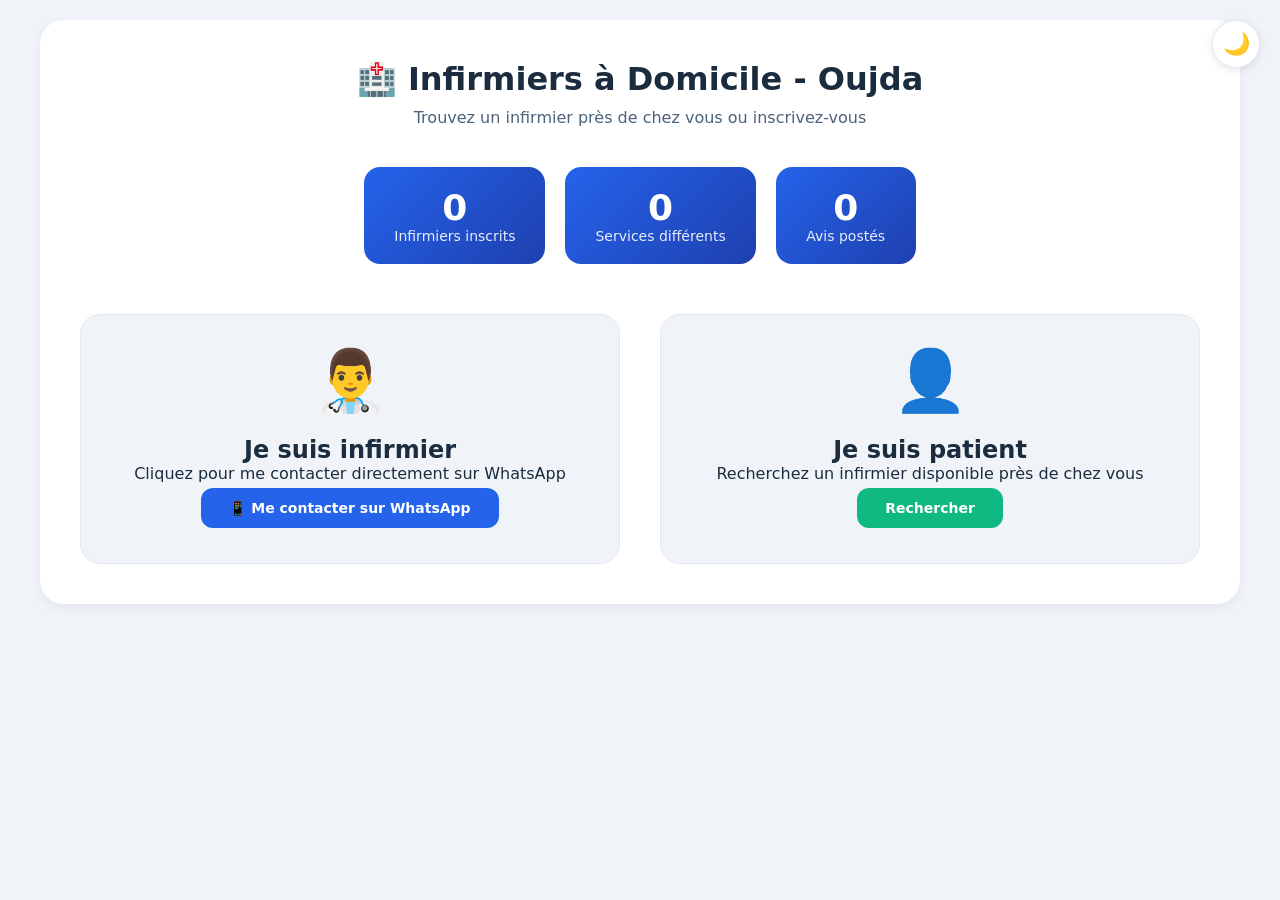
==== index.html @ 52de358a "Update index.html" ====
<!DOCTYPE html>
<html lang="fr">
<head>
    <meta charset="UTF-8">
    <meta name="viewport" content="width=device-width, initial-scale=1.0">
    <title>Infirmiers à Domicile - Oujda</title>
    <link rel="stylesheet" href="style.css">
</head>
<body>
    <button id="themeToggle" class="theme-btn">🌙</button>
    
    <div class="container">
        <h1>🏥 Infirmiers à Domicile - Oujda</h1>
        <p class="subtitle">Trouvez un infirmier près de chez vous ou inscrivez-vous</p>

        <div class="stats-container" id="statsContainer">
            <div class="stat-card">
                <div class="stat-number" id="statInfirmiers">0</div>
                <div class="stat-label">Infirmiers inscrits</div>
            </div>
            <div class="stat-card">
                <div class="stat-number" id="statServices">0</div>
                <div class="stat-label">Services différents</div>
            </div>
            <div class="stat-card">
                <div class="stat-number" id="statAvis">0</div>
                <div class="stat-label">Avis postés</div>
            </div>
        </div>

        <div class="choice-cards">
            <div class="card">
                <div class="card-icon">👨‍⚕️</div>
                <h2>Je suis infirmier</h2>
                <p>Cliquez pour me contacter directement sur WhatsApp</p>
                <a href="https://wa.me/212755020097?text=Bonjour%2C%20je%20suis%20infirmier%20et%20je%20souhaite%20m%27inscrire%20sur%20votre%20plateforme" 
                   target="_blank" 
                   class="btn btn-primary">
                   📱 Me contacter sur WhatsApp
                </a>
            </div>

            <div class="card">
                <div class="card-icon">👤</div>
                <h2>Je suis patient</h2>
                <p>Recherchez un infirmier disponible près de chez vous</p>
                <a href="recherche.html" class="btn btn-secondary">Rechercher</a>
            </div>
        </div>
    </div>

    <div id="notification" class="notification"></div>

    <script src="script.js"></script>
</body>
</html>
---- style.css ----
* {
    margin: 0;
    padding: 0;
    box-sizing: border-box;
}

:root {
    --bg-primary: #f0f4f8;
    --bg-secondary: #ffffff;
    --text-primary: #1a2c3e;
    --text-secondary: #4a627a;
    --border-color: #e2e8f0;
    --primary: #2563eb;
    --secondary: #10b981;
    --danger: #ef4444;
    --warning: #f59e0b;
    --whatsapp: #25D366;
}

body.dark {
    --bg-primary: #0f172a;
    --bg-secondary: #1e293b;
    --text-primary: #f1f5f9;
    --text-secondary: #cbd5e1;
    --border-color: #334155;
}

body {
    font-family: 'Segoe UI', system-ui, sans-serif;
    background: var(--bg-primary);
    color: var(--text-primary);
    padding: 20px;
    transition: all 0.3s;
}

.container {
    max-width: 1200px;
    margin: 0 auto;
    background: var(--bg-secondary);
    border-radius: 24px;
    padding: 40px;
    box-shadow: 0 4px 12px rgba(0,0,0,0.05);
}

.theme-btn {
    position: fixed;
    top: 20px;
    right: 20px;
    background: var(--bg-secondary);
    border: 1px solid var(--border-color);
    border-radius: 50%;
    width: 48px;
    height: 48px;
    font-size: 22px;
    cursor: pointer;
    z-index: 1000;
    box-shadow: 0 2px 8px rgba(0,0,0,0.1);
}

h1 {
    text-align: center;
    font-size: 2rem;
    margin-bottom: 10px;
    color: var(--text-primary);
}

.subtitle {
    text-align: center;
    color: var(--text-secondary);
    margin-bottom: 40px;
}

.stats-container {
    display: flex;
    gap: 20px;
    justify-content: center;
    margin-bottom: 50px;
    flex-wrap: wrap;
}

.stat-card {
    background: linear-gradient(135deg, var(--primary), #1e40af);
    color: white;
    padding: 20px 30px;
    border-radius: 16px;
    text-align: center;
    min-width: 140px;
}

.stat-number {
    font-size: 36px;
    font-weight: bold;
}

.stat-label {
    font-size: 14px;
    opacity: 0.9;
}

.choice-cards {
    display: flex;
    gap: 40px;
    justify-content: center;
    flex-wrap: wrap;
}

.card {
    flex: 1;
    min-width: 250px;
    background: var(--bg-primary);
    border-radius: 20px;
    padding: 30px;
    text-align: center;
    border: 1px solid var(--border-color);
    transition: transform 0.3s;
}

.card:hover {
    transform: translateY(-5px);
}

.card-icon {
    font-size: 60px;
    margin-bottom: 20px;
}

.btn {
    display: inline-block;
    padding: 12px 28px;
    border: none;
    border-radius: 12px;
    font-size: 14px;
    font-weight: 600;
    cursor: pointer;
    text-decoration: none;
    transition: all 0.3s;
    margin: 5px;
}

.btn-primary { background: var(--primary); color: white; }
.btn-secondary { background: var(--secondary); color: white; }
.btn-danger { background: var(--danger); color: white; }
.btn-small { padding: 6px 14px; font-size: 12px; }

.btn:hover { opacity: 0.85; transform: translateY(-2px); }

.back-link {
    display: inline-block;
    margin-bottom: 20px;
    color: var(--primary);
    text-decoration: none;
}

.form-group {
    margin-bottom: 20px;
}

.form-group label {
    display: block;
    margin-bottom: 8px;
    font-weight: 600;
}

.form-group input, 
.form-group select {
    width: 100%;
    padding: 12px;
    border: 1px solid var(--border-color);
    border-radius: 12px;
    background: var(--bg-primary);
    color: var(--text-primary);
}

.checkbox-group {
    display: grid;
    grid-template-columns: repeat(auto-fill, minmax(150px, 1fr));
    gap: 10px;
    background: var(--bg-primary);
    padding: 15px;
    border-radius: 12px;
}

.filters-grid {
    display: grid;
    grid-template-columns: repeat(auto-fit, minmax(200px, 1fr));
    gap: 20px;
    margin-bottom: 20px;
    background: var(--bg-primary);
    padding: 20px;
    border-radius: 16px;
}

.search-actions {
    display: flex;
    gap: 10px;
    justify-content: center;
    margin-top: 20px;
}

.infirmiers-list {
    display: grid;
    grid-template-columns: repeat(auto-fill, minmax(350px, 1fr));
    gap: 25px;
    margin-top: 25px;
}

.infirmier-card {
    background: var(--bg-primary);
    border-radius: 16px;
    padding: 20px;
    border: 1px solid var(--border-color);
    transition: all 0.3s;
}

.infirmier-card:hover {
    transform: translateY(-3px);
    box-shadow: 0 8px 20px rgba(0,0,0,0.1);
}

.service-badge {
    display: inline-block;
    background: var(--primary);
    color: white;
    padding: 4px 10px;
    border-radius: 20px;
    font-size: 11px;
    margin: 3px;
}

.contact-btn, .whatsapp-btn {
    display: inline-block;
    margin-top: 10px;
    margin-right: 10px;
    padding: 8px 16px;
    border-radius: 30px;
    text-decoration: none;
    font-size: 13px;
}

.contact-btn { background: var(--secondary); color: white; }
.whatsapp-btn { background: var(--whatsapp); color: white; }

.notification {
    position: fixed;
    top: 20px;
    right: 20px;
    background: var(--bg-secondary);
    border-left: 4px solid var(--primary);
    border-radius: 12px;
    padding: 14px 20px;
    box-shadow: 0 10px 30px rgba(0,0,0,0.2);
    display: none;
    z-index: 2000;
    max-width: 350px;
    animation: slideIn 0.3s ease;
}

@keyframes slideIn {
    from { transform: translateX(100%); opacity: 0; }
    to { transform: translateX(0); opacity: 1; }
}

.notification.success { border-left-color: var(--secondary); }
.notification.error { border-left-color: var(--danger); }
.notification.warning { border-left-color: var(--warning); }

.admin-tabs {
    display: flex;
    gap: 10px;
    margin-bottom: 30px;
    border-bottom: 2px solid var(--border-color);
}

.tab-btn {
    padding: 10px 20px;
    background: none;
    border: none;
    cursor: pointer;
    font-size: 15px;
    font-weight: 600;
    color: var(--text-secondary);
}

.tab-btn.active {
    color: var(--primary);
    border-bottom: 2px solid var(--primary);
}

.tab-content { display: none; }
.tab-content.active { display: block; }

.aucun-resultat {
    text-align: center;
    padding: 60px;
    color: var(--text-muted);
}

@media (max-width: 768px) {
    .container { padding: 20px; }
    .infirmiers-list { grid-template-columns: 1fr; }
    .notification { left: 20px; right: 20px; max-width: none; }
}
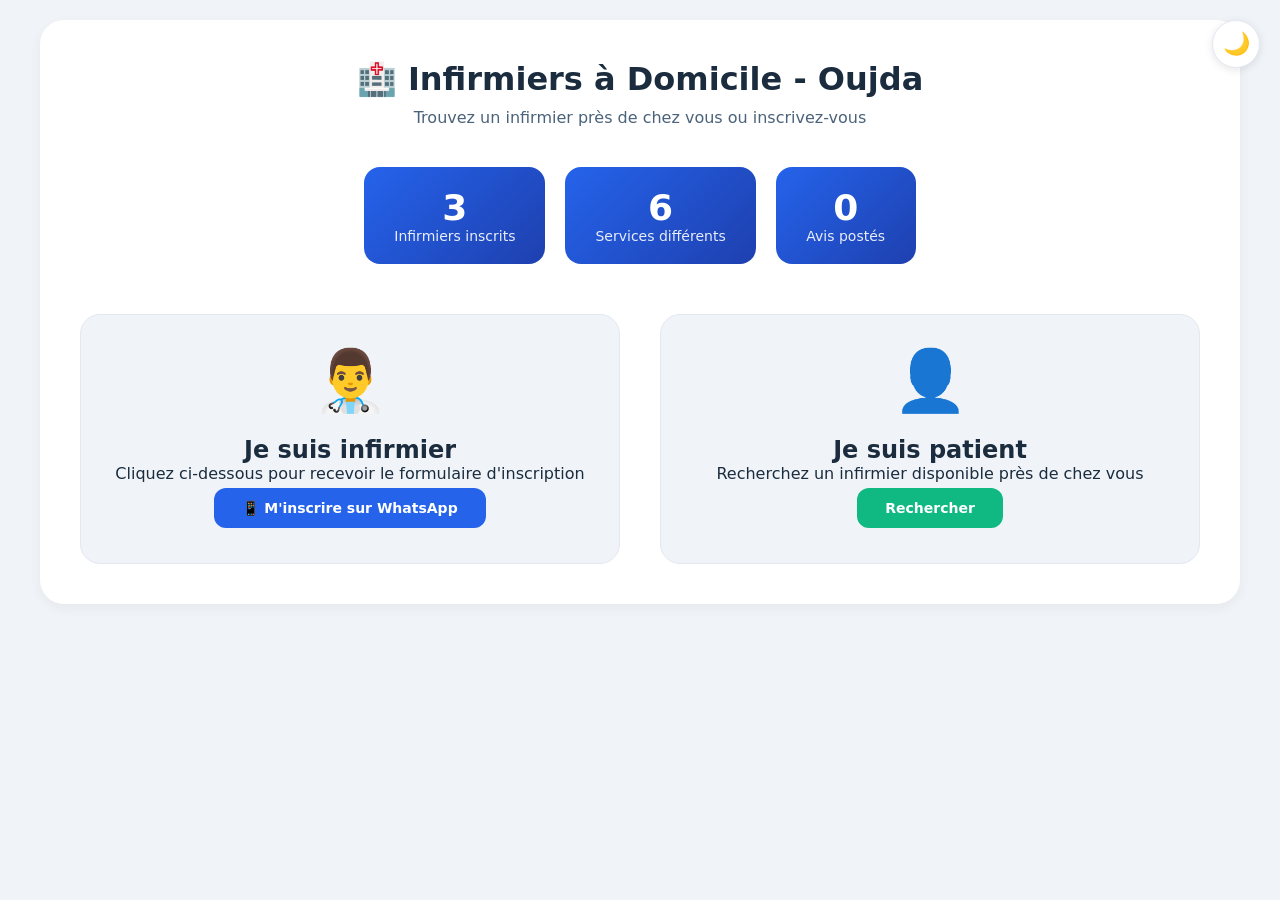
==== commit f9bccce5: "Update index.html" ====
--- a/index.html
+++ b/index.html
@@ -32,11 +32,11 @@
             <div class="card">
                 <div class="card-icon">👨‍⚕️</div>
                 <h2>Je suis infirmier</h2>
-                <p>Cliquez pour me contacter directement sur WhatsApp</p>
-                <a href="https://wa.me/212755020097?text=Bonjour%2C%20je%20suis%20infirmier%20et%20je%20souhaite%20m%27inscrire%20sur%20votre%20plateforme" 
+                <p>Cliquez ci-dessous pour recevoir le formulaire d'inscription</p>
+                <a href="https://wa.me/212755020097?text=Bonjour%2C%20je%20souhaite%20m%27inscrire%20comme%20infirmier%20sur%20votre%20plateforme.%20Voici%20le%20lien%20du%20formulaire%20%C3%A0%20remplir%20%3A%0A%0Ahttps%3A%2F%2Fdocs.google.com%2Fforms%2Fd%2Fe%2F1FAIpQLSeWGsNO0K7sWxrHEp2HF_uYlaKrSaus4W_skM9jJxkQFtStuw%2Fviewform" 
                    target="_blank" 
                    class="btn btn-primary">
-                   📱 Me contacter sur WhatsApp
+                   📱 M'inscrire sur WhatsApp
                 </a>
             </div>
 
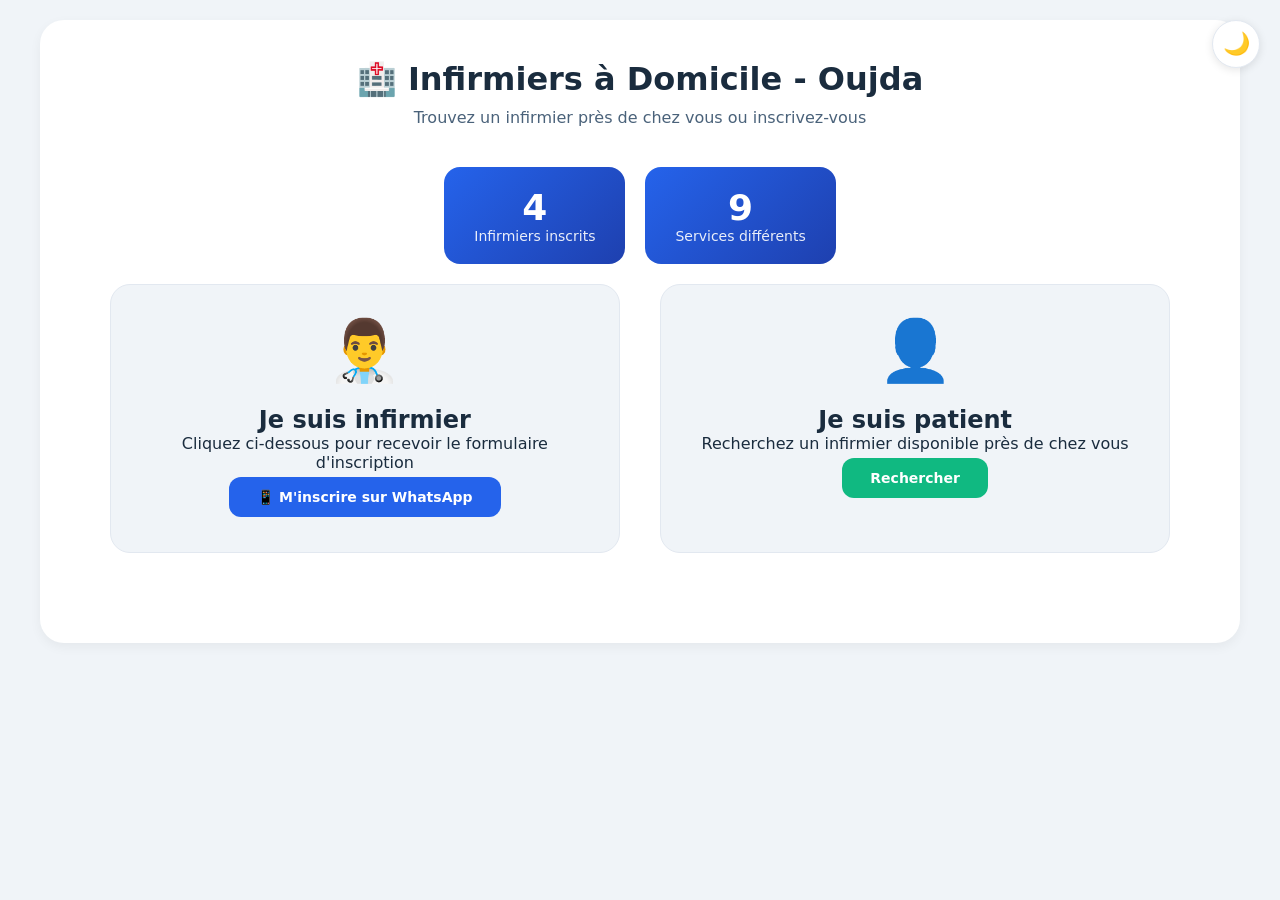
==== commit 7002cdbc: "Update index.html" ====
--- a/index.html
+++ b/index.html
@@ -22,11 +22,6 @@
                 <div class="stat-number" id="statServices">0</div>
                 <div class="stat-label">Services différents</div>
             </div>
-            <div class="stat-card">
-                <div class="stat-number" id="statAvis">0</div>
-                <div class="stat-label">Avis postés</div>
-            </div>
-        </div>
 
         <div class="choice-cards">
             <div class="card">
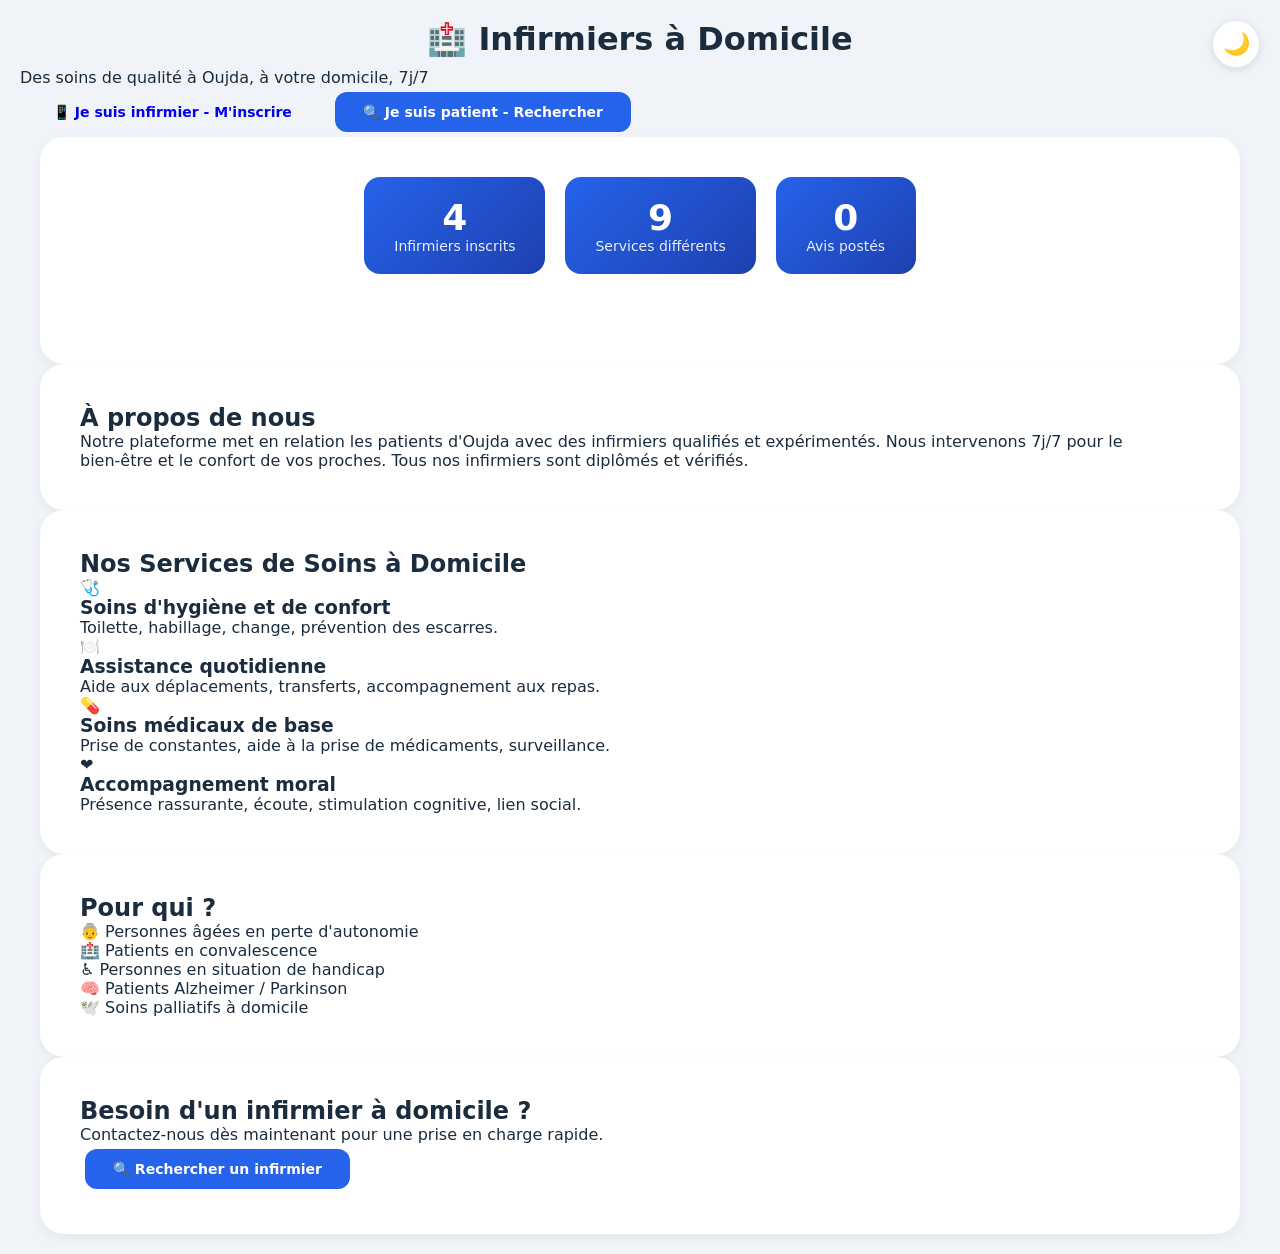
==== commit aeeb763b: "Update index.html" ====
--- a/index.html
+++ b/index.html
@@ -9,40 +9,104 @@
 <body>
     <button id="themeToggle" class="theme-btn">🌙</button>
     
-    <div class="container">
-        <h1>🏥 Infirmiers à Domicile - Oujda</h1>
-        <p class="subtitle">Trouvez un infirmier près de chez vous ou inscrivez-vous</p>
-
-        <div class="stats-container" id="statsContainer">
-            <div class="stat-card">
-                <div class="stat-number" id="statInfirmiers">0</div>
-                <div class="stat-label">Infirmiers inscrits</div>
-            </div>
-            <div class="stat-card">
-                <div class="stat-number" id="statServices">0</div>
-                <div class="stat-label">Services différents</div>
-            </div>
-
-        <div class="choice-cards">
-            <div class="card">
-                <div class="card-icon">👨‍⚕️</div>
-                <h2>Je suis infirmier</h2>
-                <p>Cliquez ci-dessous pour recevoir le formulaire d'inscription</p>
+    <!-- Section Héro (grande image d'accueil) -->
+    <section class="hero">
+        <div class="hero-overlay"></div>
+        <div class="hero-content">
+            <h1>🏥 Infirmiers à Domicile</h1>
+            <p class="hero-subtitle">Des soins de qualité à Oujda, à votre domicile, 7j/7</p>
+            <div class="hero-buttons">
                 <a href="https://wa.me/212755020097?text=Bonjour%2C%20je%20souhaite%20m%27inscrire%20comme%20infirmier%20sur%20votre%20plateforme.%20Voici%20le%20lien%20du%20formulaire%20%C3%A0%20remplir%20%3A%0A%0Ahttps%3A%2F%2Fdocs.google.com%2Fforms%2Fd%2Fe%2F1FAIpQLSeWGsNO0K7sWxrHEp2HF_uYlaKrSaus4W_skM9jJxkQFtStuw%2Fviewform" 
                    target="_blank" 
-                   class="btn btn-primary">
-                   📱 M'inscrire sur WhatsApp
+                   class="btn btn-whatsapp">
+                   📱 Je suis infirmier - M'inscrire
+                </a>
+                <a href="recherche.html" class="btn btn-primary">
+                   🔍 Je suis patient - Rechercher
                 </a>
             </div>
+        </div>
+    </section>
 
-            <div class="card">
-                <div class="card-icon">👤</div>
-                <h2>Je suis patient</h2>
-                <p>Recherchez un infirmier disponible près de chez vous</p>
-                <a href="recherche.html" class="btn btn-secondary">Rechercher</a>
+    <!-- Section Statistiques -->
+    <section class="stats-section">
+        <div class="container">
+            <div class="stats-container" id="statsContainer">
+                <div class="stat-card">
+                    <div class="stat-number" id="statInfirmiers">0</div>
+                    <div class="stat-label">Infirmiers inscrits</div>
+                </div>
+                <div class="stat-card">
+                    <div class="stat-number" id="statServices">0</div>
+                    <div class="stat-label">Services différents</div>
+                </div>
+                <div class="stat-card">
+                    <div class="stat-number" id="statAvis">0</div>
+                    <div class="stat-label">Avis postés</div>
+                </div>
             </div>
         </div>
-    </div>
+    </section>
+
+    <!-- Section À propos -->
+    <section class="about">
+        <div class="container">
+            <h2>À propos de nous</h2>
+            <p>Notre plateforme met en relation les patients d'Oujda avec des infirmiers qualifiés et expérimentés. Nous intervenons 7j/7 pour le bien-être et le confort de vos proches. Tous nos infirmiers sont diplômés et vérifiés.</p>
+        </div>
+    </section>
+
+    <!-- Section Services (inspirée de LIKOUM) -->
+    <section class="services">
+        <div class="container">
+            <h2>Nos Services de Soins à Domicile</h2>
+            <div class="services-grid">
+                <div class="service-card">
+                    <div class="service-icon">🩺</div>
+                    <h3>Soins d'hygiène et de confort</h3>
+                    <p>Toilette, habillage, change, prévention des escarres.</p>
+                </div>
+                <div class="service-card">
+                    <div class="service-icon">🍽️</div>
+                    <h3>Assistance quotidienne</h3>
+                    <p>Aide aux déplacements, transferts, accompagnement aux repas.</p>
+                </div>
+                <div class="service-card">
+                    <div class="service-icon">💊</div>
+                    <h3>Soins médicaux de base</h3>
+                    <p>Prise de constantes, aide à la prise de médicaments, surveillance.</p>
+                </div>
+                <div class="service-card">
+                    <div class="service-icon">❤️</div>
+                    <h3>Accompagnement moral</h3>
+                    <p>Présence rassurante, écoute, stimulation cognitive, lien social.</p>
+                </div>
+            </div>
+        </div>
+    </section>
+
+    <!-- Section Pour qui ? -->
+    <section class="audience">
+        <div class="container">
+            <h2>Pour qui ?</h2>
+            <div class="audience-grid">
+                <div class="audience-item">👵 Personnes âgées en perte d'autonomie</div>
+                <div class="audience-item">🏥 Patients en convalescence</div>
+                <div class="audience-item">♿ Personnes en situation de handicap</div>
+                <div class="audience-item">🧠 Patients Alzheimer / Parkinson</div>
+                <div class="audience-item">🕊️ Soins palliatifs à domicile</div>
+            </div>
+        </div>
+    </section>
+
+    <!-- Section Contact -->
+    <section class="contact">
+        <div class="container">
+            <h2>Besoin d'un infirmier à domicile ?</h2>
+            <p>Contactez-nous dès maintenant pour une prise en charge rapide.</p>
+            <a href="recherche.html" class="btn btn-primary btn-large">🔍 Rechercher un infirmier</a>
+        </div>
+    </section>
 
     <div id="notification" class="notification"></div>
 
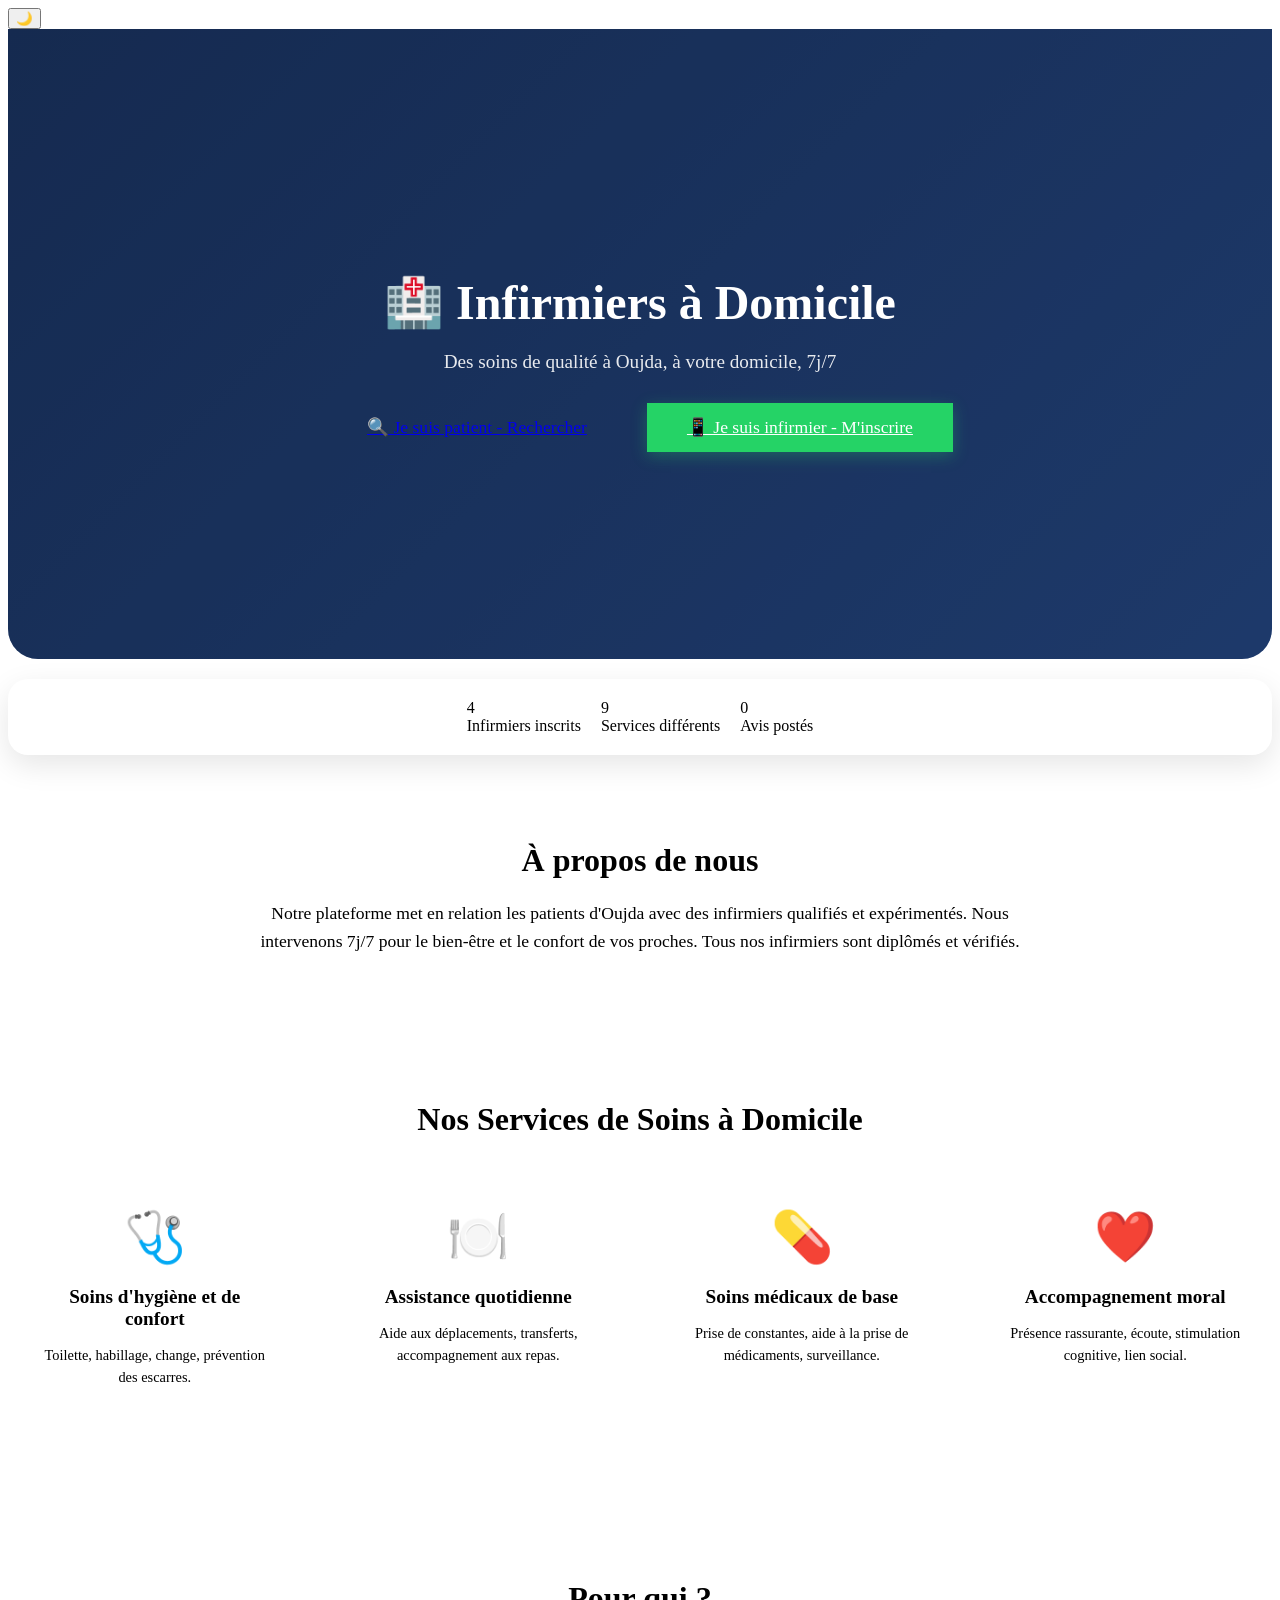
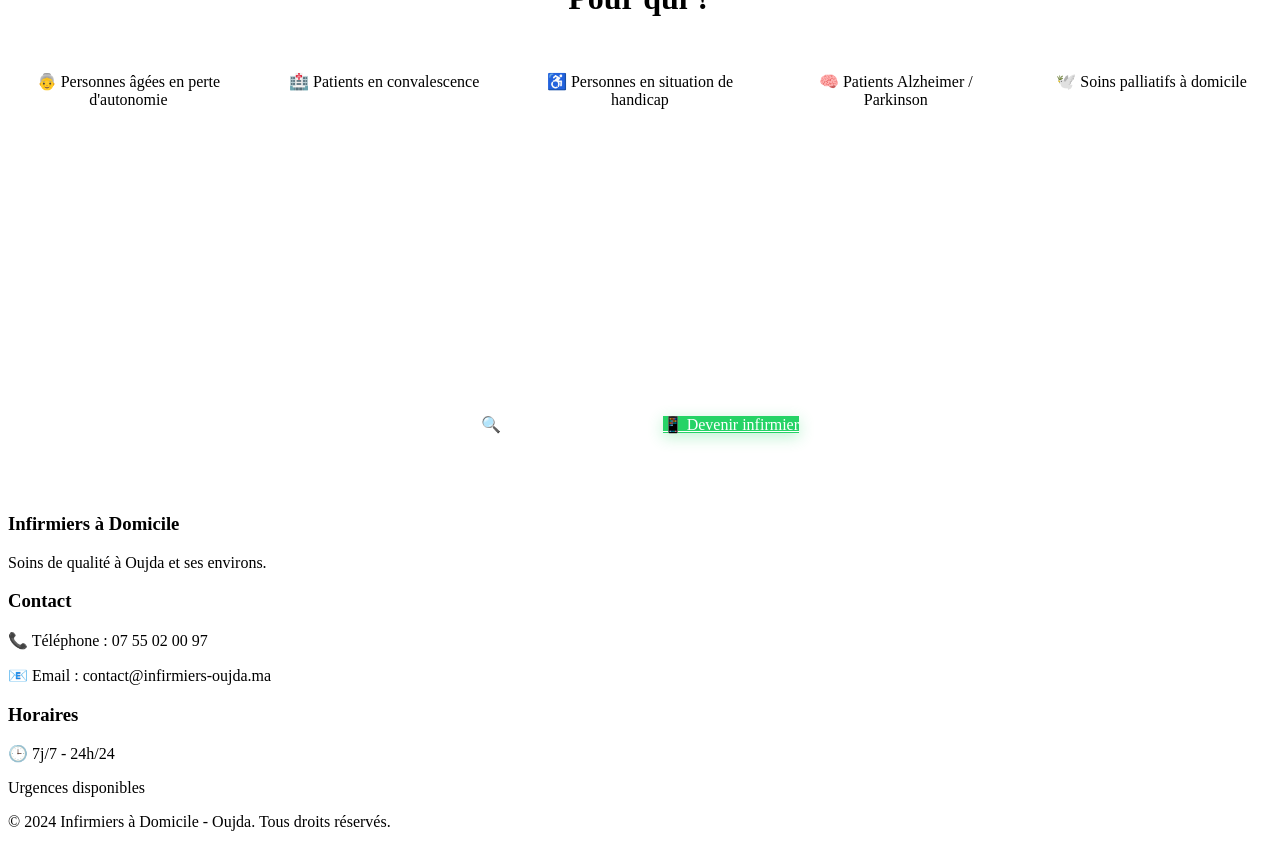
==== commit b1b12c36: "Update index.html" ====
--- a/index.html
+++ b/index.html
@@ -9,20 +9,20 @@
 <body>
     <button id="themeToggle" class="theme-btn">🌙</button>
     
-    <!-- Section Héro (grande image d'accueil) -->
+    <!-- Section Héro avec image de fond -->
     <section class="hero">
         <div class="hero-overlay"></div>
         <div class="hero-content">
             <h1>🏥 Infirmiers à Domicile</h1>
             <p class="hero-subtitle">Des soins de qualité à Oujda, à votre domicile, 7j/7</p>
             <div class="hero-buttons">
+                <a href="recherche.html" class="btn btn-primary btn-large">
+                    🔍 Je suis patient - Rechercher
+                </a>
                 <a href="https://wa.me/212755020097?text=Bonjour%2C%20je%20souhaite%20m%27inscrire%20comme%20infirmier%20sur%20votre%20plateforme.%20Voici%20le%20lien%20du%20formulaire%20%C3%A0%20remplir%20%3A%0A%0Ahttps%3A%2F%2Fdocs.google.com%2Fforms%2Fd%2Fe%2F1FAIpQLSeWGsNO0K7sWxrHEp2HF_uYlaKrSaus4W_skM9jJxkQFtStuw%2Fviewform" 
                    target="_blank" 
-                   class="btn btn-whatsapp">
+                   class="btn btn-whatsapp btn-large">
                    📱 Je suis infirmier - M'inscrire
-                </a>
-                <a href="recherche.html" class="btn btn-primary">
-                   🔍 Je suis patient - Rechercher
                 </a>
             </div>
         </div>
@@ -56,7 +56,7 @@
         </div>
     </section>
 
-    <!-- Section Services (inspirée de LIKOUM) -->
+    <!-- Section Services -->
     <section class="services">
         <div class="container">
             <h2>Nos Services de Soins à Domicile</h2>
@@ -85,7 +85,7 @@
         </div>
     </section>
 
-    <!-- Section Pour qui ? -->
+    <!-- Section Pour qui -->
     <section class="audience">
         <div class="container">
             <h2>Pour qui ?</h2>
@@ -104,9 +104,41 @@
         <div class="container">
             <h2>Besoin d'un infirmier à domicile ?</h2>
             <p>Contactez-nous dès maintenant pour une prise en charge rapide.</p>
-            <a href="recherche.html" class="btn btn-primary btn-large">🔍 Rechercher un infirmier</a>
+            <div class="contact-buttons">
+                <a href="recherche.html" class="btn btn-primary">🔍 Rechercher un infirmier</a>
+                <a href="https://wa.me/212755020097?text=Bonjour%2C%20je%20souhaite%20m%27inscrire%20comme%20infirmier" 
+                   target="_blank" 
+                   class="btn btn-whatsapp">
+                   📱 Devenir infirmier
+                </a>
+            </div>
         </div>
     </section>
+
+    <!-- Pied de page -->
+    <footer class="footer">
+        <div class="container">
+            <div class="footer-content">
+                <div class="footer-section">
+                    <h3>Infirmiers à Domicile</h3>
+                    <p>Soins de qualité à Oujda et ses environs.</p>
+                </div>
+                <div class="footer-section">
+                    <h3>Contact</h3>
+                    <p>📞 Téléphone : 07 55 02 00 97</p>
+                    <p>📧 Email : contact@infirmiers-oujda.ma</p>
+                </div>
+                <div class="footer-section">
+                    <h3>Horaires</h3>
+                    <p>🕒 7j/7 - 24h/24</p>
+                    <p>Urgences disponibles</p>
+                </div>
+            </div>
+            <div class="footer-bottom">
+                <p>&copy; 2024 Infirmiers à Domicile - Oujda. Tous droits réservés.</p>
+            </div>
+        </div>
+    </footer>
 
     <div id="notification" class="notification"></div>
 
--- a/style.css
+++ b/style.css
@@ -1,302 +1,235 @@
-* {
-    margin: 0;
-    padding: 0;
-    box-sizing: border-box;
-}
-
-:root {
-    --bg-primary: #f0f4f8;
-    --bg-secondary: #ffffff;
-    --text-primary: #1a2c3e;
-    --text-secondary: #4a627a;
-    --border-color: #e2e8f0;
-    --primary: #2563eb;
-    --secondary: #10b981;
-    --danger: #ef4444;
-    --warning: #f59e0b;
-    --whatsapp: #25D366;
-}
-
-body.dark {
-    --bg-primary: #0f172a;
-    --bg-secondary: #1e293b;
-    --text-primary: #f1f5f9;
-    --text-secondary: #cbd5e1;
-    --border-color: #334155;
-}
-
-body {
-    font-family: 'Segoe UI', system-ui, sans-serif;
+/* ========== SECTION HERO (GRANDE IMAGE) ========== */
+.hero {
+    position: relative;
+    background: linear-gradient(135deg, #1e3c72 0%, #2a5298 100%);
+    min-height: 70vh;
+    display: flex;
+    align-items: center;
+    justify-content: center;
+    text-align: center;
+    border-radius: 0 0 30px 30px;
+    margin-bottom: 40px;
+    overflow: hidden;
+}
+
+.hero-overlay {
+    position: absolute;
+    top: 0;
+    left: 0;
+    width: 100%;
+    height: 100%;
+    background: rgba(0,0,0,0.3);
+}
+
+.hero-content {
+    position: relative;
+    z-index: 2;
+    color: white;
+    padding: 40px;
+}
+
+.hero h1 {
+    font-size: 3rem;
+    margin-bottom: 20px;
+    background: none;
+    -webkit-background-clip: unset;
+    background-clip: unset;
+    color: white;
+}
+
+.hero-subtitle {
+    font-size: 1.2rem;
+    margin-bottom: 30px;
+    opacity: 0.9;
+}
+
+.hero-buttons {
+    display: flex;
+    gap: 20px;
+    justify-content: center;
+    flex-wrap: wrap;
+}
+
+.btn-whatsapp {
+    background: #25D366;
+    color: white;
+    box-shadow: 0 4px 15px rgba(37, 211, 102, 0.3);
+}
+
+.btn-whatsapp:hover {
+    background: #128C7E;
+    transform: translateY(-2px);
+}
+
+.btn-large {
+    padding: 14px 40px;
+    font-size: 1.1rem;
+}
+
+/* ========== SECTION À PROPOS ========== */
+.about {
+    background: var(--bg-secondary);
+    padding: 60px 0;
+    text-align: center;
+}
+
+.about h2 {
+    font-size: 2rem;
+    margin-bottom: 20px;
+    color: var(--text-primary);
+}
+
+.about p {
+    max-width: 800px;
+    margin: 0 auto;
+    font-size: 1.1rem;
+    line-height: 1.6;
+    color: var(--text-secondary);
+}
+
+/* ========== SECTION SERVICES ========== */
+.services {
     background: var(--bg-primary);
+    padding: 60px 0;
+}
+
+.services h2 {
+    text-align: center;
+    font-size: 2rem;
+    margin-bottom: 40px;
+}
+
+.services-grid {
+    display: grid;
+    grid-template-columns: repeat(auto-fit, minmax(250px, 1fr));
+    gap: 30px;
+}
+
+.service-card {
+    background: var(--bg-secondary);
+    padding: 30px;
+    border-radius: 20px;
+    text-align: center;
+    transition: transform 0.3s, box-shadow 0.3s;
+    border: 1px solid var(--border-color);
+}
+
+.service-card:hover {
+    transform: translateY(-5px);
+    box-shadow: 0 10px 30px rgba(0,0,0,0.1);
+}
+
+.service-icon {
+    font-size: 50px;
+    margin-bottom: 20px;
+}
+
+.service-card h3 {
+    font-size: 1.2rem;
+    margin-bottom: 15px;
     color: var(--text-primary);
-    padding: 20px;
-    transition: all 0.3s;
-}
-
-.container {
-    max-width: 1200px;
-    margin: 0 auto;
-    background: var(--bg-secondary);
-    border-radius: 24px;
-    padding: 40px;
-    box-shadow: 0 4px 12px rgba(0,0,0,0.05);
-}
-
-.theme-btn {
-    position: fixed;
-    top: 20px;
-    right: 20px;
-    background: var(--bg-secondary);
+}
+
+.service-card p {
+    color: var(--text-secondary);
+    font-size: 0.9rem;
+    line-height: 1.5;
+}
+
+/* ========== SECTION AUDIENCE (POUR QUI) ========== */
+.audience {
+    background: var(--bg-secondary);
+    padding: 60px 0;
+}
+
+.audience h2 {
+    text-align: center;
+    font-size: 2rem;
+    margin-bottom: 40px;
+}
+
+.audience-grid {
+    display: grid;
+    grid-template-columns: repeat(auto-fit, minmax(220px, 1fr));
+    gap: 15px;
+    text-align: center;
+}
+
+.audience-item {
+    background: var(--bg-primary);
+    padding: 15px;
+    border-radius: 40px;
+    font-size: 1rem;
+    font-weight: 500;
+    color: var(--text-primary);
     border: 1px solid var(--border-color);
-    border-radius: 50%;
-    width: 48px;
-    height: 48px;
-    font-size: 22px;
-    cursor: pointer;
-    z-index: 1000;
-    box-shadow: 0 2px 8px rgba(0,0,0,0.1);
-}
-
-h1 {
-    text-align: center;
-    font-size: 2rem;
-    margin-bottom: 10px;
-    color: var(--text-primary);
-}
-
-.subtitle {
-    text-align: center;
-    color: var(--text-secondary);
-    margin-bottom: 40px;
+}
+
+/* ========== SECTION CONTACT ========== */
+.contact {
+    background: linear-gradient(135deg, var(--primary), #1e40af);
+    color: white;
+    text-align: center;
+    padding: 60px 0;
+    border-radius: 30px 30px 0 0;
+    margin-top: 40px;
+}
+
+.contact h2 {
+    font-size: 2rem;
+    margin-bottom: 20px;
+}
+
+.contact p {
+    margin-bottom: 30px;
+    opacity: 0.9;
+}
+
+.contact .btn-primary {
+    background: white;
+    color: var(--primary);
+}
+
+.contact .btn-primary:hover {
+    background: var(--primary);
+    color: white;
+    border: 1px solid white;
+}
+
+/* ========== STATS SECTION ========== */
+.stats-section {
+    margin-top: -20px;
+    position: relative;
+    z-index: 10;
 }
 
 .stats-container {
     display: flex;
     gap: 20px;
     justify-content: center;
-    margin-bottom: 50px;
     flex-wrap: wrap;
-}
-
-.stat-card {
-    background: linear-gradient(135deg, var(--primary), #1e40af);
-    color: white;
-    padding: 20px 30px;
-    border-radius: 16px;
-    text-align: center;
-    min-width: 140px;
-}
-
-.stat-number {
-    font-size: 36px;
-    font-weight: bold;
-}
-
-.stat-label {
-    font-size: 14px;
-    opacity: 0.9;
-}
-
-.choice-cards {
-    display: flex;
-    gap: 40px;
-    justify-content: center;
-    flex-wrap: wrap;
-}
-
-.card {
-    flex: 1;
-    min-width: 250px;
-    background: var(--bg-primary);
+    background: var(--bg-secondary);
     border-radius: 20px;
-    padding: 30px;
-    text-align: center;
-    border: 1px solid var(--border-color);
-    transition: transform 0.3s;
-}
-
-.card:hover {
-    transform: translateY(-5px);
-}
-
-.card-icon {
-    font-size: 60px;
-    margin-bottom: 20px;
-}
-
-.btn {
-    display: inline-block;
-    padding: 12px 28px;
-    border: none;
-    border-radius: 12px;
-    font-size: 14px;
-    font-weight: 600;
-    cursor: pointer;
-    text-decoration: none;
-    transition: all 0.3s;
-    margin: 5px;
-}
-
-.btn-primary { background: var(--primary); color: white; }
-.btn-secondary { background: var(--secondary); color: white; }
-.btn-danger { background: var(--danger); color: white; }
-.btn-small { padding: 6px 14px; font-size: 12px; }
-
-.btn:hover { opacity: 0.85; transform: translateY(-2px); }
-
-.back-link {
-    display: inline-block;
-    margin-bottom: 20px;
-    color: var(--primary);
-    text-decoration: none;
-}
-
-.form-group {
-    margin-bottom: 20px;
-}
-
-.form-group label {
-    display: block;
-    margin-bottom: 8px;
-    font-weight: 600;
-}
-
-.form-group input, 
-.form-group select {
-    width: 100%;
-    padding: 12px;
-    border: 1px solid var(--border-color);
-    border-radius: 12px;
-    background: var(--bg-primary);
-    color: var(--text-primary);
-}
-
-.checkbox-group {
-    display: grid;
-    grid-template-columns: repeat(auto-fill, minmax(150px, 1fr));
-    gap: 10px;
-    background: var(--bg-primary);
-    padding: 15px;
-    border-radius: 12px;
-}
-
-.filters-grid {
-    display: grid;
-    grid-template-columns: repeat(auto-fit, minmax(200px, 1fr));
-    gap: 20px;
-    margin-bottom: 20px;
-    background: var(--bg-primary);
     padding: 20px;
-    border-radius: 16px;
-}
-
-.search-actions {
-    display: flex;
-    gap: 10px;
-    justify-content: center;
-    margin-top: 20px;
-}
-
-.infirmiers-list {
-    display: grid;
-    grid-template-columns: repeat(auto-fill, minmax(350px, 1fr));
-    gap: 25px;
-    margin-top: 25px;
-}
-
-.infirmier-card {
-    background: var(--bg-primary);
-    border-radius: 16px;
-    padding: 20px;
-    border: 1px solid var(--border-color);
-    transition: all 0.3s;
-}
-
-.infirmier-card:hover {
-    transform: translateY(-3px);
-    box-shadow: 0 8px 20px rgba(0,0,0,0.1);
-}
-
-.service-badge {
-    display: inline-block;
-    background: var(--primary);
-    color: white;
-    padding: 4px 10px;
-    border-radius: 20px;
-    font-size: 11px;
-    margin: 3px;
-}
-
-.contact-btn, .whatsapp-btn {
-    display: inline-block;
-    margin-top: 10px;
-    margin-right: 10px;
-    padding: 8px 16px;
-    border-radius: 30px;
-    text-decoration: none;
-    font-size: 13px;
-}
-
-.contact-btn { background: var(--secondary); color: white; }
-.whatsapp-btn { background: var(--whatsapp); color: white; }
-
-.notification {
-    position: fixed;
-    top: 20px;
-    right: 20px;
-    background: var(--bg-secondary);
-    border-left: 4px solid var(--primary);
-    border-radius: 12px;
-    padding: 14px 20px;
-    box-shadow: 0 10px 30px rgba(0,0,0,0.2);
-    display: none;
-    z-index: 2000;
-    max-width: 350px;
-    animation: slideIn 0.3s ease;
-}
-
-@keyframes slideIn {
-    from { transform: translateX(100%); opacity: 0; }
-    to { transform: translateX(0); opacity: 1; }
-}
-
-.notification.success { border-left-color: var(--secondary); }
-.notification.error { border-left-color: var(--danger); }
-.notification.warning { border-left-color: var(--warning); }
-
-.admin-tabs {
-    display: flex;
-    gap: 10px;
-    margin-bottom: 30px;
-    border-bottom: 2px solid var(--border-color);
-}
-
-.tab-btn {
-    padding: 10px 20px;
-    background: none;
-    border: none;
-    cursor: pointer;
-    font-size: 15px;
-    font-weight: 600;
-    color: var(--text-secondary);
-}
-
-.tab-btn.active {
-    color: var(--primary);
-    border-bottom: 2px solid var(--primary);
-}
-
-.tab-content { display: none; }
-.tab-content.active { display: block; }
-
-.aucun-resultat {
-    text-align: center;
-    padding: 60px;
-    color: var(--text-muted);
-}
-
+    box-shadow: 0 10px 30px rgba(0,0,0,0.1);
+}
+
+/* Responsive */
 @media (max-width: 768px) {
-    .container { padding: 20px; }
-    .infirmiers-list { grid-template-columns: 1fr; }
-    .notification { left: 20px; right: 20px; max-width: none; }
-}+    .hero h1 {
+        font-size: 2rem;
+    }
+    .hero-subtitle {
+        font-size: 1rem;
+    }
+    .hero-buttons {
+        flex-direction: column;
+        align-items: center;
+    }
+    .services-grid {
+        grid-template-columns: 1fr;
+    }
+    .audience-grid {
+        grid-template-columns: 1fr;
+    }
+}
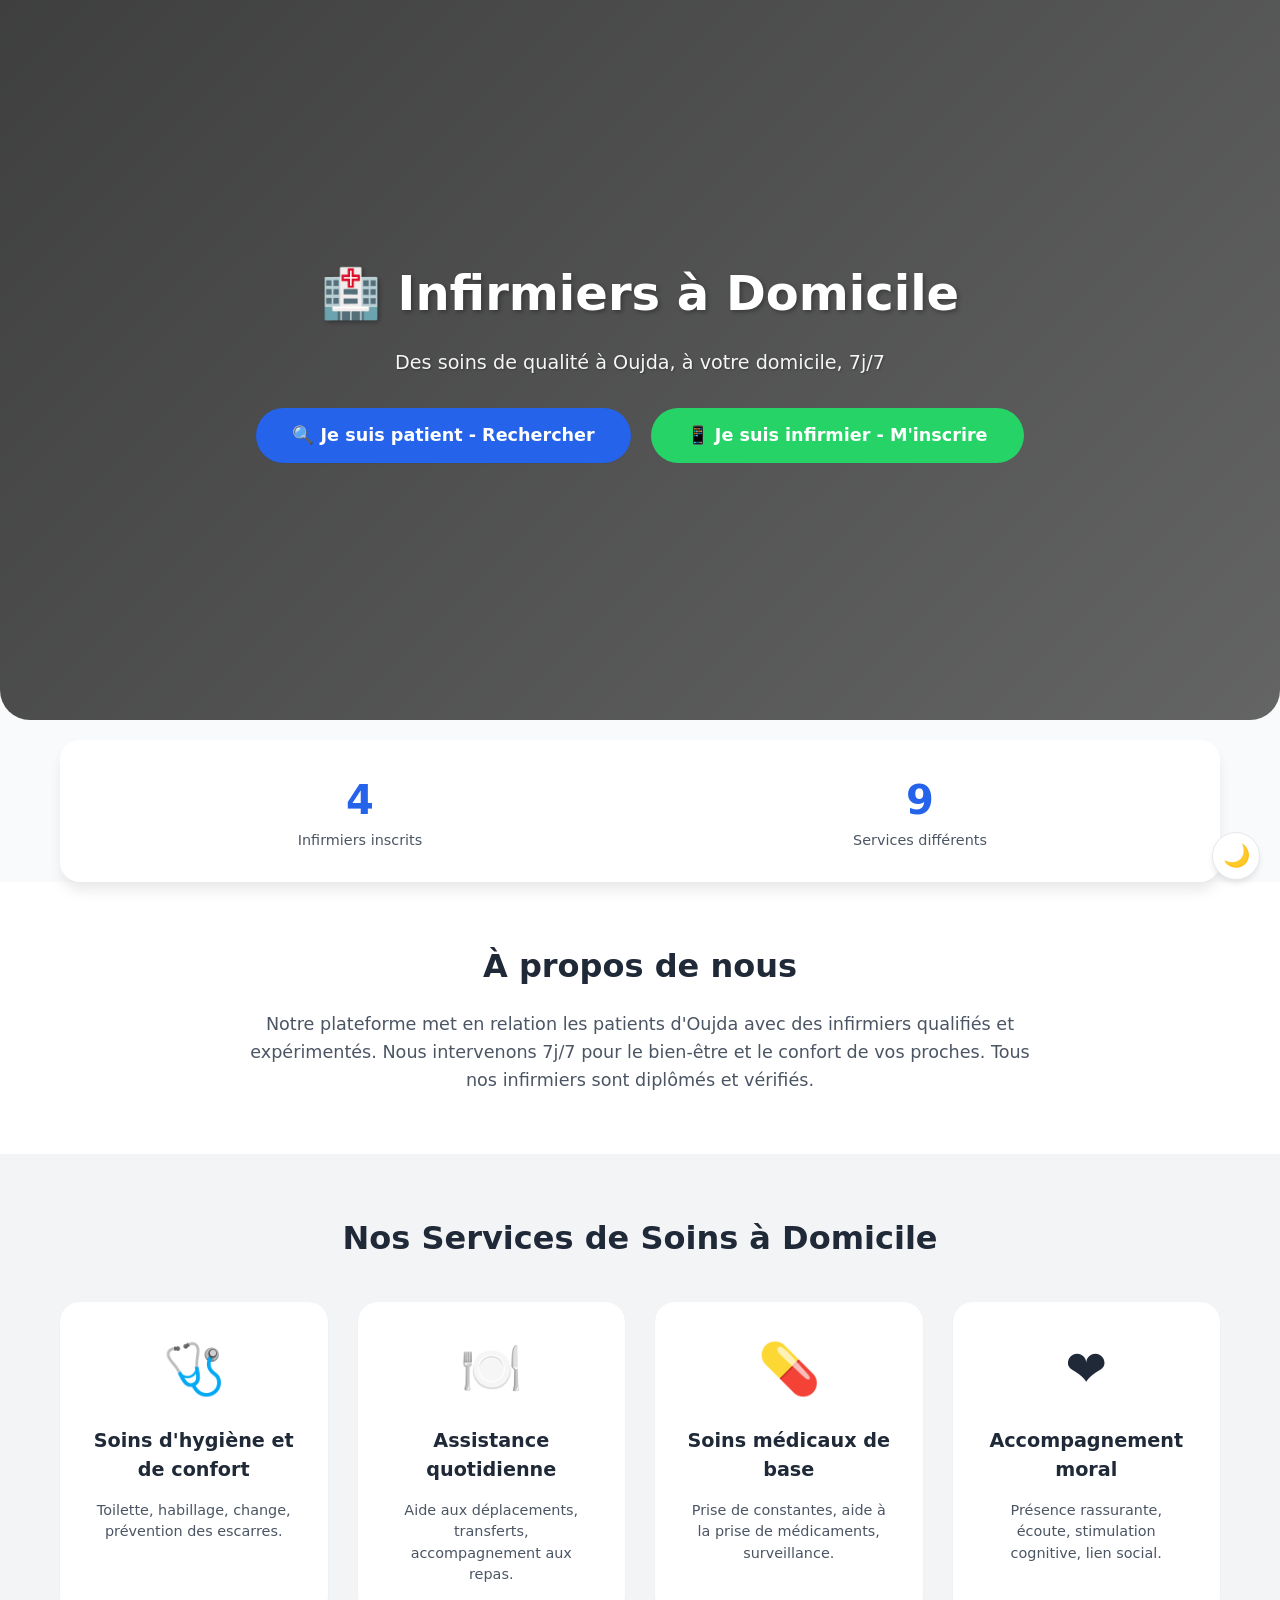
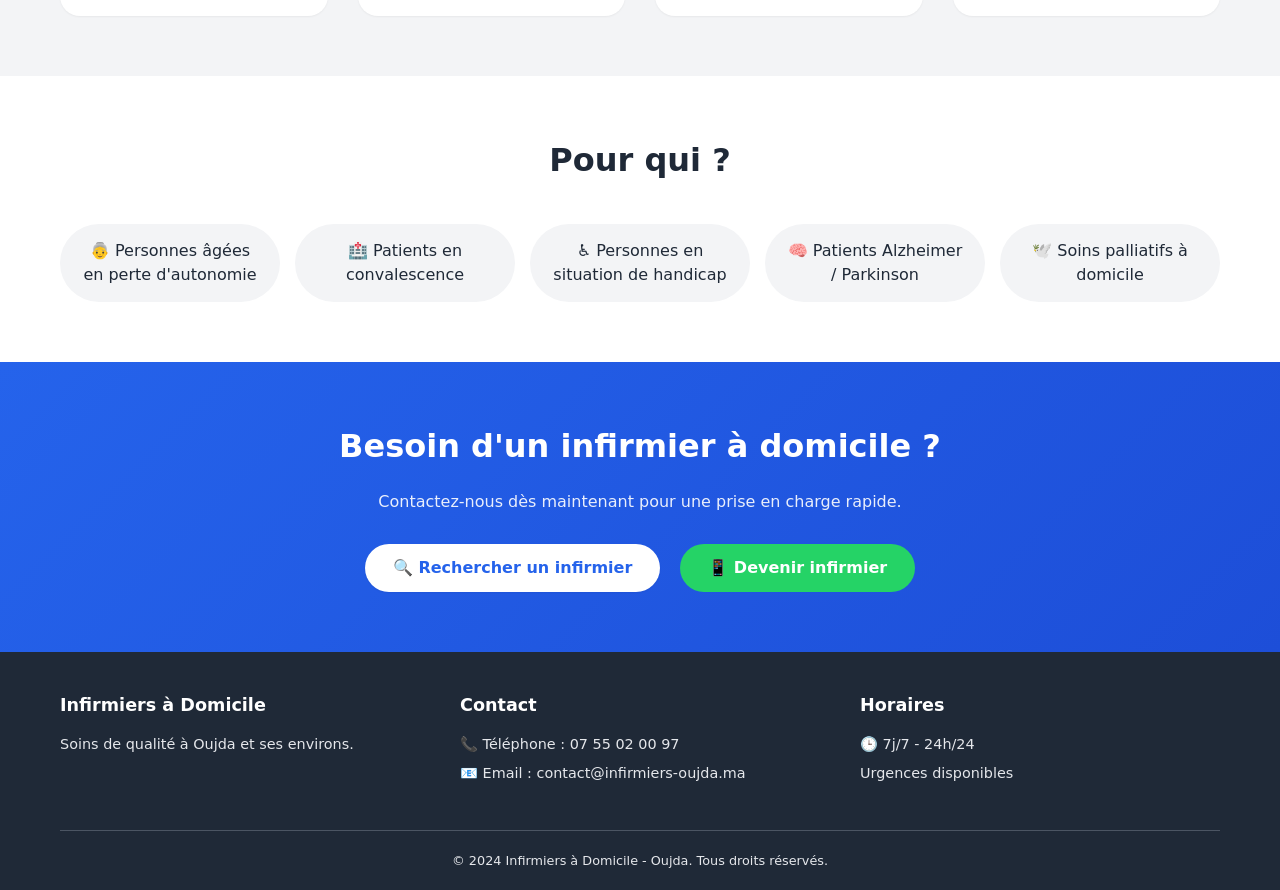
==== commit 36639217: "Update index.html" ====
--- a/index.html
+++ b/index.html
@@ -40,11 +40,6 @@
                     <div class="stat-number" id="statServices">0</div>
                     <div class="stat-label">Services différents</div>
                 </div>
-                <div class="stat-card">
-                    <div class="stat-number" id="statAvis">0</div>
-                    <div class="stat-label">Avis postés</div>
-                </div>
-            </div>
         </div>
     </section>
 
--- a/style.css
+++ b/style.css
@@ -1,15 +1,74 @@
-/* ========== SECTION HERO (GRANDE IMAGE) ========== */
+* {
+    margin: 0;
+    padding: 0;
+    box-sizing: border-box;
+}
+
+:root {
+    --primary: #2563eb;
+    --primary-dark: #1d4ed8;
+    --secondary: #10b981;
+    --whatsapp: #25D366;
+    --gray-50: #f9fafb;
+    --gray-100: #f3f4f6;
+    --gray-200: #e5e7eb;
+    --gray-600: #4b5563;
+    --gray-800: #1f2937;
+    --white: #ffffff;
+    --shadow-sm: 0 1px 2px 0 rgb(0 0 0 / 0.05);
+    --shadow-md: 0 4px 6px -1px rgb(0 0 0 / 0.1);
+    --shadow-lg: 0 10px 15px -3px rgb(0 0 0 / 0.1);
+}
+
+body {
+    font-family: 'Segoe UI', system-ui, -apple-system, sans-serif;
+    background: var(--gray-50);
+    color: var(--gray-800);
+    line-height: 1.5;
+}
+
+.container {
+    max-width: 1200px;
+    margin: 0 auto;
+    padding: 0 20px;
+}
+
+/* ========== BOUTON THEME ========== */
+.theme-btn {
+    position: fixed;
+    bottom: 20px;
+    right: 20px;
+    background: var(--white);
+    border: 1px solid var(--gray-200);
+    border-radius: 50%;
+    width: 48px;
+    height: 48px;
+    font-size: 22px;
+    cursor: pointer;
+    z-index: 100;
+    box-shadow: var(--shadow-md);
+    transition: all 0.3s;
+}
+
+.theme-btn:hover {
+    transform: scale(1.05);
+    background: var(--primary);
+    color: var(--white);
+}
+
+/* ========== SECTION HERO ========== */
 .hero {
     position: relative;
-    background: linear-gradient(135deg, #1e3c72 0%, #2a5298 100%);
-    min-height: 70vh;
+    background-image: url('https://images.unsplash.com/photo-1576091160550-2173dba999ef?w=1600&h=600&fit=crop');
+    background-size: cover;
+    background-position: center;
+    min-height: 80vh;
     display: flex;
     align-items: center;
     justify-content: center;
     text-align: center;
     border-radius: 0 0 30px 30px;
     margin-bottom: 40px;
-    overflow: hidden;
 }
 
 .hero-overlay {
@@ -18,29 +77,29 @@
     left: 0;
     width: 100%;
     height: 100%;
-    background: rgba(0,0,0,0.3);
+    background: linear-gradient(135deg, rgba(0,0,0,0.75), rgba(0,0,0,0.6));
+    border-radius: 0 0 30px 30px;
 }
 
 .hero-content {
     position: relative;
     z-index: 2;
-    color: white;
+    color: var(--white);
     padding: 40px;
 }
 
 .hero h1 {
     font-size: 3rem;
     margin-bottom: 20px;
-    background: none;
-    -webkit-background-clip: unset;
-    background-clip: unset;
-    color: white;
+    font-weight: 700;
+    text-shadow: 2px 2px 4px rgba(0,0,0,0.3);
 }
 
 .hero-subtitle {
     font-size: 1.2rem;
     margin-bottom: 30px;
-    opacity: 0.9;
+    opacity: 0.95;
+    text-shadow: 1px 1px 2px rgba(0,0,0,0.3);
 }
 
 .hero-buttons {
@@ -50,153 +109,49 @@
     flex-wrap: wrap;
 }
 
+/* ========== BOUTONS ========== */
+.btn {
+    display: inline-block;
+    padding: 12px 28px;
+    border: none;
+    border-radius: 50px;
+    font-size: 1rem;
+    font-weight: 600;
+    cursor: pointer;
+    text-decoration: none;
+    transition: all 0.3s ease;
+    text-align: center;
+}
+
+.btn-primary {
+    background: var(--primary);
+    color: var(--white);
+    box-shadow: var(--shadow-sm);
+}
+
+.btn-primary:hover {
+    background: var(--primary-dark);
+    transform: translateY(-2px);
+    box-shadow: var(--shadow-lg);
+}
+
 .btn-whatsapp {
-    background: #25D366;
-    color: white;
-    box-shadow: 0 4px 15px rgba(37, 211, 102, 0.3);
+    background: var(--whatsapp);
+    color: var(--white);
 }
 
 .btn-whatsapp:hover {
     background: #128C7E;
     transform: translateY(-2px);
+    box-shadow: var(--shadow-lg);
 }
 
 .btn-large {
-    padding: 14px 40px;
+    padding: 14px 36px;
     font-size: 1.1rem;
 }
 
-/* ========== SECTION À PROPOS ========== */
-.about {
-    background: var(--bg-secondary);
-    padding: 60px 0;
-    text-align: center;
-}
-
-.about h2 {
-    font-size: 2rem;
-    margin-bottom: 20px;
-    color: var(--text-primary);
-}
-
-.about p {
-    max-width: 800px;
-    margin: 0 auto;
-    font-size: 1.1rem;
-    line-height: 1.6;
-    color: var(--text-secondary);
-}
-
-/* ========== SECTION SERVICES ========== */
-.services {
-    background: var(--bg-primary);
-    padding: 60px 0;
-}
-
-.services h2 {
-    text-align: center;
-    font-size: 2rem;
-    margin-bottom: 40px;
-}
-
-.services-grid {
-    display: grid;
-    grid-template-columns: repeat(auto-fit, minmax(250px, 1fr));
-    gap: 30px;
-}
-
-.service-card {
-    background: var(--bg-secondary);
-    padding: 30px;
-    border-radius: 20px;
-    text-align: center;
-    transition: transform 0.3s, box-shadow 0.3s;
-    border: 1px solid var(--border-color);
-}
-
-.service-card:hover {
-    transform: translateY(-5px);
-    box-shadow: 0 10px 30px rgba(0,0,0,0.1);
-}
-
-.service-icon {
-    font-size: 50px;
-    margin-bottom: 20px;
-}
-
-.service-card h3 {
-    font-size: 1.2rem;
-    margin-bottom: 15px;
-    color: var(--text-primary);
-}
-
-.service-card p {
-    color: var(--text-secondary);
-    font-size: 0.9rem;
-    line-height: 1.5;
-}
-
-/* ========== SECTION AUDIENCE (POUR QUI) ========== */
-.audience {
-    background: var(--bg-secondary);
-    padding: 60px 0;
-}
-
-.audience h2 {
-    text-align: center;
-    font-size: 2rem;
-    margin-bottom: 40px;
-}
-
-.audience-grid {
-    display: grid;
-    grid-template-columns: repeat(auto-fit, minmax(220px, 1fr));
-    gap: 15px;
-    text-align: center;
-}
-
-.audience-item {
-    background: var(--bg-primary);
-    padding: 15px;
-    border-radius: 40px;
-    font-size: 1rem;
-    font-weight: 500;
-    color: var(--text-primary);
-    border: 1px solid var(--border-color);
-}
-
-/* ========== SECTION CONTACT ========== */
-.contact {
-    background: linear-gradient(135deg, var(--primary), #1e40af);
-    color: white;
-    text-align: center;
-    padding: 60px 0;
-    border-radius: 30px 30px 0 0;
-    margin-top: 40px;
-}
-
-.contact h2 {
-    font-size: 2rem;
-    margin-bottom: 20px;
-}
-
-.contact p {
-    margin-bottom: 30px;
-    opacity: 0.9;
-}
-
-.contact .btn-primary {
-    background: white;
-    color: var(--primary);
-}
-
-.contact .btn-primary:hover {
-    background: var(--primary);
-    color: white;
-    border: 1px solid white;
-}
-
-/* ========== STATS SECTION ========== */
+/* ========== STATS ========== */
 .stats-section {
     margin-top: -20px;
     position: relative;
@@ -208,13 +163,416 @@
     gap: 20px;
     justify-content: center;
     flex-wrap: wrap;
-    background: var(--bg-secondary);
+    background: var(--white);
+    border-radius: 20px;
+    padding: 30px;
+    box-shadow: var(--shadow-lg);
+}
+
+.stat-card {
+    text-align: center;
+    flex: 1;
+    min-width: 150px;
+}
+
+.stat-number {
+    font-size: 2.5rem;
+    font-weight: 800;
+    color: var(--primary);
+}
+
+.stat-label {
+    color: var(--gray-600);
+    font-size: 0.9rem;
+}
+
+/* ========== À PROPOS ========== */
+.about {
+    background: var(--white);
+    padding: 60px 0;
+    text-align: center;
+}
+
+.about h2 {
+    font-size: 2rem;
+    margin-bottom: 20px;
+    color: var(--gray-800);
+}
+
+.about p {
+    max-width: 800px;
+    margin: 0 auto;
+    font-size: 1.1rem;
+    color: var(--gray-600);
+    line-height: 1.6;
+}
+
+/* ========== SERVICES ========== */
+.services {
+    background: var(--gray-100);
+    padding: 60px 0;
+}
+
+.services h2 {
+    text-align: center;
+    font-size: 2rem;
+    margin-bottom: 40px;
+}
+
+.services-grid {
+    display: grid;
+    grid-template-columns: repeat(auto-fit, minmax(250px, 1fr));
+    gap: 30px;
+}
+
+.service-card {
+    background: var(--white);
+    padding: 30px;
+    border-radius: 20px;
+    text-align: center;
+    transition: all 0.3s;
+    box-shadow: var(--shadow-sm);
+}
+
+.service-card:hover {
+    transform: translateY(-5px);
+    box-shadow: var(--shadow-lg);
+}
+
+.service-icon {
+    font-size: 50px;
+    margin-bottom: 20px;
+}
+
+.service-card h3 {
+    font-size: 1.2rem;
+    margin-bottom: 15px;
+}
+
+.service-card p {
+    color: var(--gray-600);
+    font-size: 0.9rem;
+}
+
+/* ========== AUDIENCE ========== */
+.audience {
+    background: var(--white);
+    padding: 60px 0;
+}
+
+.audience h2 {
+    text-align: center;
+    font-size: 2rem;
+    margin-bottom: 40px;
+}
+
+.audience-grid {
+    display: grid;
+    grid-template-columns: repeat(auto-fit, minmax(200px, 1fr));
+    gap: 15px;
+}
+
+.audience-item {
+    background: var(--gray-100);
+    padding: 15px 20px;
+    border-radius: 40px;
+    text-align: center;
+    font-weight: 500;
+    transition: all 0.3s;
+}
+
+.audience-item:hover {
+    background: var(--primary);
+    color: var(--white);
+    transform: translateY(-2px);
+}
+
+/* ========== CONTACT ========== */
+.contact {
+    background: linear-gradient(135deg, var(--primary), var(--primary-dark));
+    color: var(--white);
+    text-align: center;
+    padding: 60px 0;
+}
+
+.contact h2 {
+    font-size: 2rem;
+    margin-bottom: 20px;
+}
+
+.contact p {
+    margin-bottom: 30px;
+    opacity: 0.9;
+}
+
+.contact-buttons {
+    display: flex;
+    gap: 20px;
+    justify-content: center;
+    flex-wrap: wrap;
+}
+
+.contact .btn-primary {
+    background: var(--white);
+    color: var(--primary);
+}
+
+.contact .btn-primary:hover {
+    background: var(--primary-dark);
+    color: var(--white);
+    border: 1px solid var(--white);
+}
+
+/* ========== FOOTER ========== */
+.footer {
+    background: var(--gray-800);
+    color: var(--gray-200);
+    padding: 40px 0 20px;
+}
+
+.footer-content {
+    display: grid;
+    grid-template-columns: repeat(auto-fit, minmax(250px, 1fr));
+    gap: 40px;
+    margin-bottom: 40px;
+}
+
+.footer-section h3 {
+    color: var(--white);
+    margin-bottom: 15px;
+    font-size: 1.1rem;
+}
+
+.footer-section p {
+    font-size: 0.9rem;
+    line-height: 1.6;
+    margin: 5px 0;
+}
+
+.footer-bottom {
+    text-align: center;
+    padding-top: 20px;
+    border-top: 1px solid var(--gray-600);
+    font-size: 0.8rem;
+}
+
+/* ========== PAGE RECHERCHE (CORRIGÉE) ========== */
+.search-filters {
+    background: var(--white);
+    border-radius: 20px;
+    padding: 25px;
+    margin-bottom: 30px;
+    box-shadow: var(--shadow-md);
+}
+
+.filters-grid {
+    display: grid;
+    grid-template-columns: repeat(auto-fit, minmax(200px, 1fr));
+    gap: 20px;
+    margin-bottom: 20px;
+}
+
+.form-group {
+    margin-bottom: 15px;
+}
+
+.form-group label {
+    display: block;
+    margin-bottom: 8px;
+    font-weight: 600;
+    color: var(--gray-800);
+}
+
+.form-group select,
+.form-group input {
+    width: 100%;
+    padding: 12px;
+    border: 1px solid var(--gray-200);
+    border-radius: 12px;
+    background: var(--white);
+    color: var(--gray-800);
+    font-size: 0.9rem;
+}
+
+.form-group select:focus,
+.form-group input:focus {
+    outline: none;
+    border-color: var(--primary);
+    box-shadow: 0 0 0 3px rgba(37, 99, 235, 0.1);
+}
+
+.search-actions {
+    display: flex;
+    gap: 15px;
+    justify-content: center;
+    margin-top: 20px;
+}
+
+/* Liste des infirmiers - STYLE AMÉLIORÉ */
+.infirmiers-list {
+    display: grid;
+    grid-template-columns: repeat(auto-fill, minmax(350px, 1fr));
+    gap: 25px;
+    margin-top: 25px;
+}
+
+.infirmier-card {
+    background: var(--white);
     border-radius: 20px;
     padding: 20px;
-    box-shadow: 0 10px 30px rgba(0,0,0,0.1);
-}
-
-/* Responsive */
+    box-shadow: var(--shadow-md);
+    transition: all 0.3s;
+    border: 1px solid var(--gray-200);
+}
+
+.infirmier-card:hover {
+    transform: translateY(-5px);
+    box-shadow: var(--shadow-lg);
+}
+
+.infirmier-card h3 {
+    color: var(--primary);
+    font-size: 1.3rem;
+    margin-bottom: 10px;
+    border-bottom: 2px solid var(--gray-200);
+    padding-bottom: 8px;
+}
+
+.infirmier-card .stars {
+    color: #fbbf24;
+    margin: 10px 0;
+    font-size: 0.9rem;
+}
+
+.infirmier-card p {
+    margin: 8px 0;
+    color: var(--gray-600);
+    font-size: 0.9rem;
+    display: flex;
+    align-items: center;
+    gap: 8px;
+}
+
+.infirmier-card p strong {
+    color: var(--gray-800);
+    min-width: 30px;
+}
+
+.service-badge {
+    display: inline-block;
+    background: linear-gradient(135deg, var(--primary), var(--primary-dark));
+    color: white;
+    padding: 4px 12px;
+    border-radius: 20px;
+    font-size: 11px;
+    font-weight: 500;
+    margin: 3px;
+}
+
+.contact-btn, .whatsapp-btn {
+    display: inline-block;
+    margin-top: 12px;
+    margin-right: 10px;
+    padding: 8px 18px;
+    border-radius: 30px;
+    text-decoration: none;
+    font-size: 13px;
+    font-weight: 500;
+    transition: all 0.2s;
+}
+
+.contact-btn {
+    background: var(--secondary);
+    color: white;
+}
+
+.contact-btn:hover {
+    background: #059669;
+    transform: scale(1.02);
+}
+
+.whatsapp-btn {
+    background: var(--whatsapp);
+    color: white;
+}
+
+.whatsapp-btn:hover {
+    background: #128C7E;
+    transform: scale(1.02);
+}
+
+.pagination {
+    display: flex;
+    justify-content: center;
+    gap: 8px;
+    margin-top: 40px;
+}
+
+.pagination button {
+    padding: 10px 16px;
+    border: 1px solid var(--gray-200);
+    background: var(--white);
+    cursor: pointer;
+    border-radius: 12px;
+    font-weight: 500;
+    transition: all 0.2s;
+}
+
+.pagination button:hover {
+    background: var(--primary);
+    color: white;
+    border-color: var(--primary);
+}
+
+.pagination button.active {
+    background: var(--primary);
+    color: white;
+    border-color: var(--primary);
+}
+
+.aucun-resultat {
+    text-align: center;
+    padding: 60px;
+    color: var(--gray-600);
+    font-size: 1.1rem;
+    background: var(--white);
+    border-radius: 20px;
+}
+
+.back-link {
+    display: inline-block;
+    margin-bottom: 20px;
+    color: var(--primary);
+    text-decoration: none;
+    font-weight: 500;
+}
+
+.back-link:hover {
+    text-decoration: underline;
+}
+
+/* ========== NOTIFICATION ========== */
+.notification {
+    position: fixed;
+    top: 20px;
+    right: 20px;
+    background: var(--white);
+    border-left: 4px solid var(--primary);
+    border-radius: 12px;
+    padding: 14px 20px;
+    box-shadow: var(--shadow-lg);
+    display: none;
+    z-index: 1000;
+    max-width: 350px;
+    animation: slideIn 0.3s ease;
+}
+
+@keyframes slideIn {
+    from { transform: translateX(100%); opacity: 0; }
+    to { transform: translateX(0); opacity: 1; }
+}
+
+/* ========== RESPONSIVE ========== */
 @media (max-width: 768px) {
     .hero h1 {
         font-size: 2rem;
@@ -222,14 +580,52 @@
     .hero-subtitle {
         font-size: 1rem;
     }
-    .hero-buttons {
+    .hero-buttons, .contact-buttons {
         flex-direction: column;
         align-items: center;
+    }
+    .btn-large {
+        padding: 12px 24px;
+        font-size: 1rem;
     }
     .services-grid {
         grid-template-columns: 1fr;
     }
-    .audience-grid {
+    .footer-content {
+        grid-template-columns: 1fr;
+        text-align: center;
+    }
+    .infirmiers-list {
         grid-template-columns: 1fr;
     }
 }
+
+/* ========== MODE SOMBRE ========== */
+body.dark {
+    --gray-50: #111827;
+    --gray-100: #1f2937;
+    --gray-200: #374151;
+    --white: #1f2937;
+    --gray-800: #f9fafb;
+    --gray-600: #9ca3af;
+}
+
+body.dark .stat-card,
+body.dark .service-card,
+body.dark .about,
+body.dark .audience,
+body.dark .infirmier-card,
+body.dark .search-filters {
+    background: var(--white);
+}
+
+body.dark .hero-overlay {
+    background: linear-gradient(135deg, rgba(0,0,0,0.85), rgba(0,0,0,0.7));
+}
+
+body.dark .form-group select,
+body.dark .form-group input {
+    background: var(--gray-100);
+    border-color: var(--gray-200);
+    color: var(--gray-800);
+}
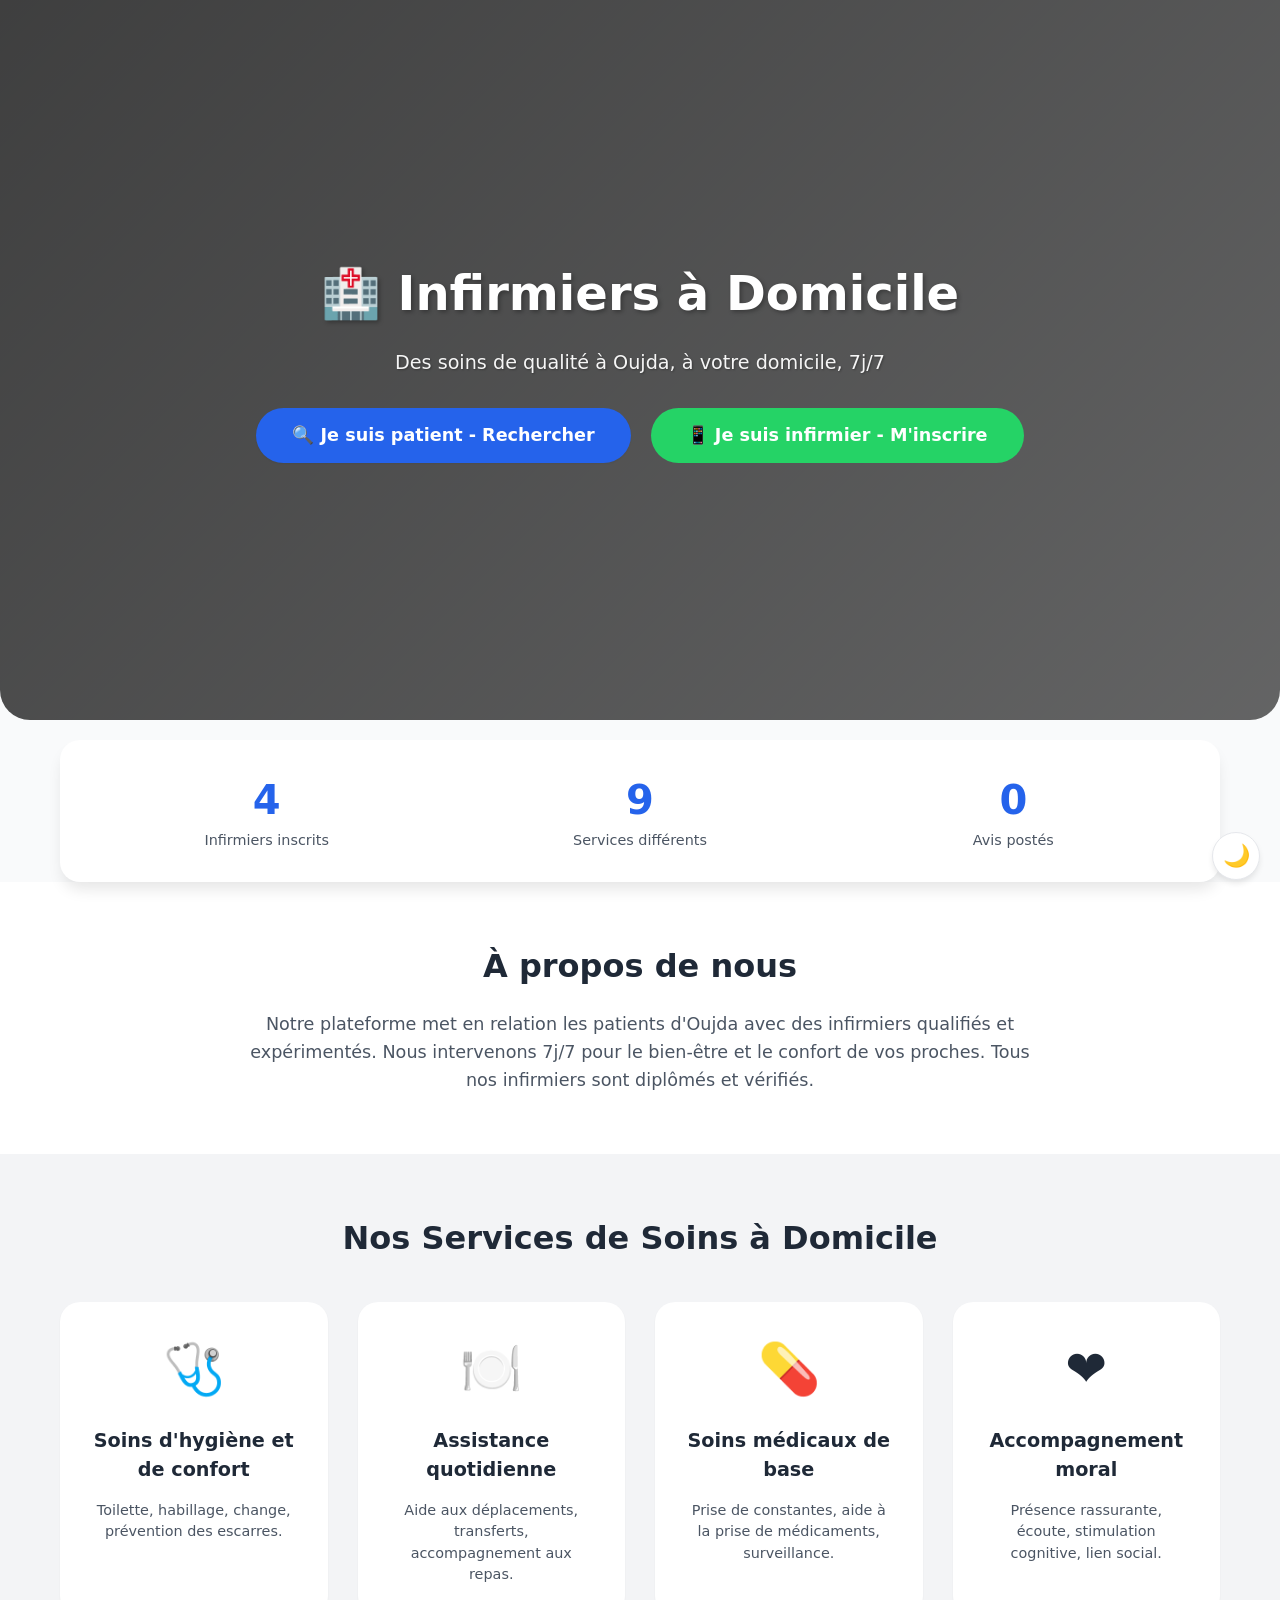
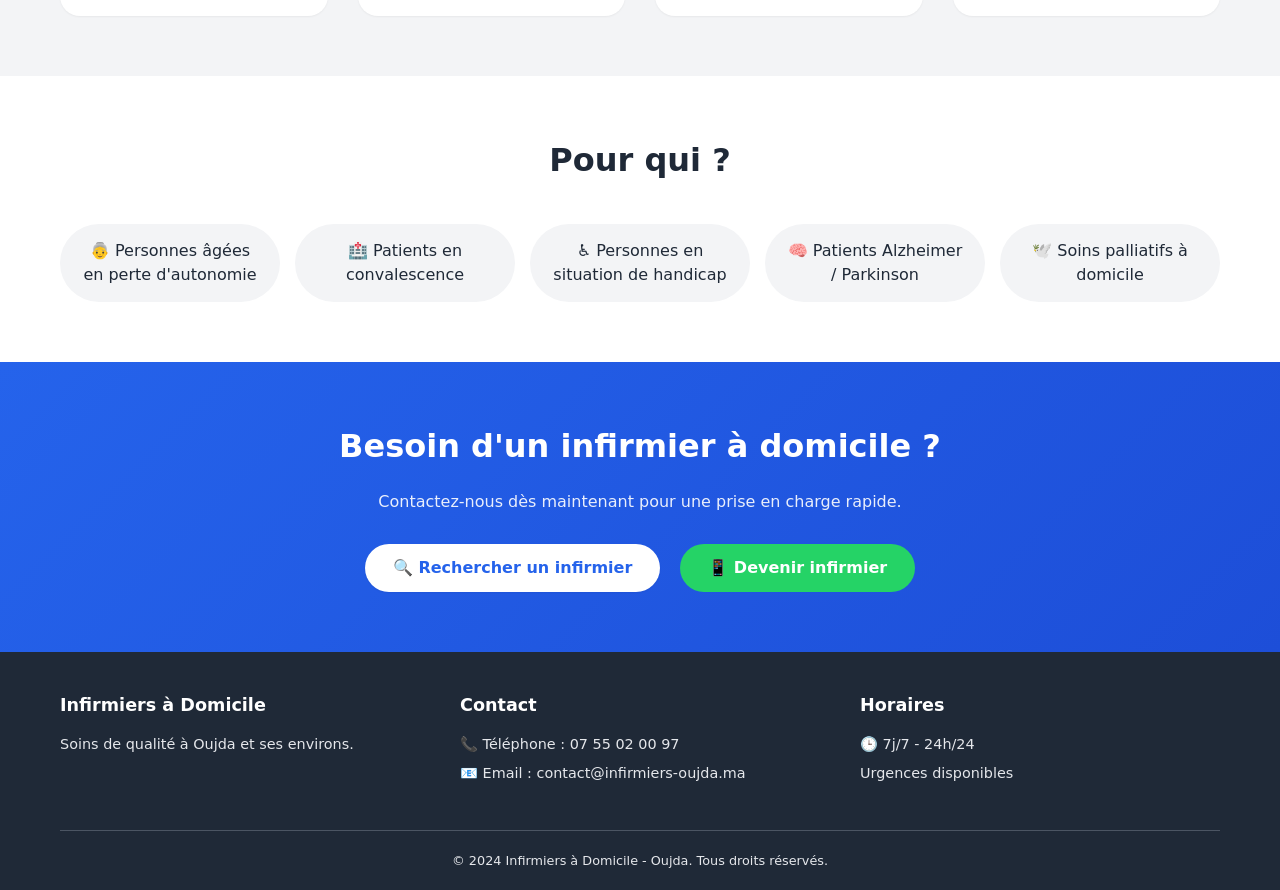
==== commit 1506350a: "Update index.html" ====
--- a/index.html
+++ b/index.html
@@ -19,7 +19,7 @@
                 <a href="recherche.html" class="btn btn-primary btn-large">
                     🔍 Je suis patient - Rechercher
                 </a>
-                <a href="https://wa.me/212755020097?text=Bonjour%2C%20je%20souhaite%20m%27inscrire%20comme%20infirmier%20sur%20votre%20plateforme.%20Voici%20le%20lien%20du%20formulaire%20%C3%A0%20remplir%20%3A%0A%0Ahttps%3A%2F%2Fdocs.google.com%2Fforms%2Fd%2Fe%2F1FAIpQLSeWGsNO0K7sWxrHEp2HF_uYlaKrSaus4W_skM9jJxkQFtStuw%2Fviewform" 
+                <a href="https://wa.me/212755020097?text=Bonjour%2C%20je%20souhaite%20m%27inscrire%20comme%20infirmier%20sur%20votre%20plateforme%20Infirmiers%20Oujda.%0A%0A%F0%9F%93%8B%20Voici%20le%20lien%20du%20formulaire%20d%27inscription%20%3A%0Ahttps%3A%2F%2Fdocs.google.com%2Fforms%2Fd%2Fe%2F1FAIpQLSeWGsNO0K7sWxrHEp2HF_uYlaKrSaus4W_skM9jJxkQFtStuw%2Fviewform%0A%0AMerci%20de%20le%20remplir%2C%20je%20vous%20recontacterai%20dans%20les%2048h." 
                    target="_blank" 
                    class="btn btn-whatsapp btn-large">
                    📱 Je suis infirmier - M'inscrire
@@ -40,6 +40,11 @@
                     <div class="stat-number" id="statServices">0</div>
                     <div class="stat-label">Services différents</div>
                 </div>
+                <div class="stat-card">
+                    <div class="stat-number" id="statAvis">0</div>
+                    <div class="stat-label">Avis postés</div>
+                </div>
+            </div>
         </div>
     </section>
 
@@ -101,7 +106,7 @@
             <p>Contactez-nous dès maintenant pour une prise en charge rapide.</p>
             <div class="contact-buttons">
                 <a href="recherche.html" class="btn btn-primary">🔍 Rechercher un infirmier</a>
-                <a href="https://wa.me/212755020097?text=Bonjour%2C%20je%20souhaite%20m%27inscrire%20comme%20infirmier" 
+                <a href="https://wa.me/212755020097?text=Bonjour%2C%20je%20souhaite%20m%27inscrire%20comme%20infirmier%20sur%20votre%20plateforme.%20Voici%20le%20lien%20du%20formulaire%20%3A%0Ahttps%3A%2F%2Fdocs.google.com%2Fforms%2Fd%2Fe%2F1FAIpQLSeWGsNO0K7sWxrHEp2HF_uYlaKrSaus4W_skM9jJxkQFtStuw%2Fviewform" 
                    target="_blank" 
                    class="btn btn-whatsapp">
                    📱 Devenir infirmier
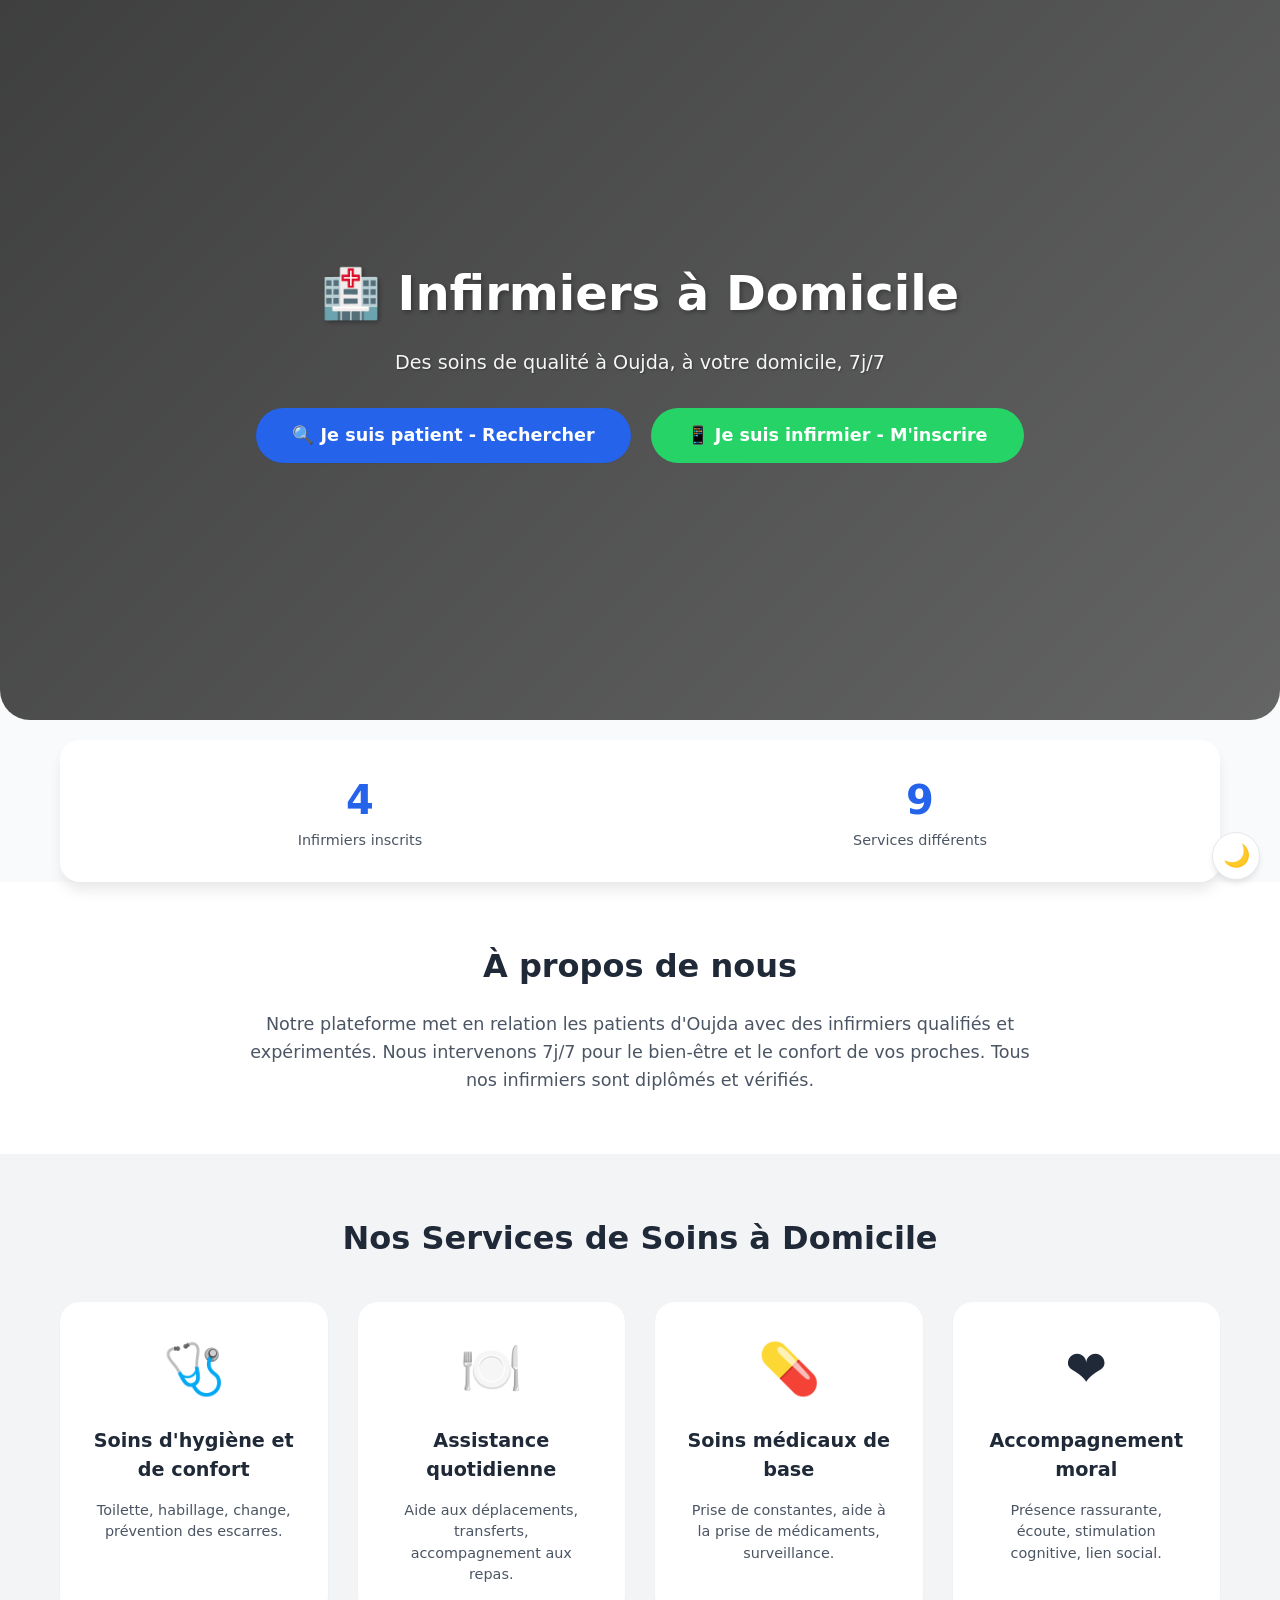
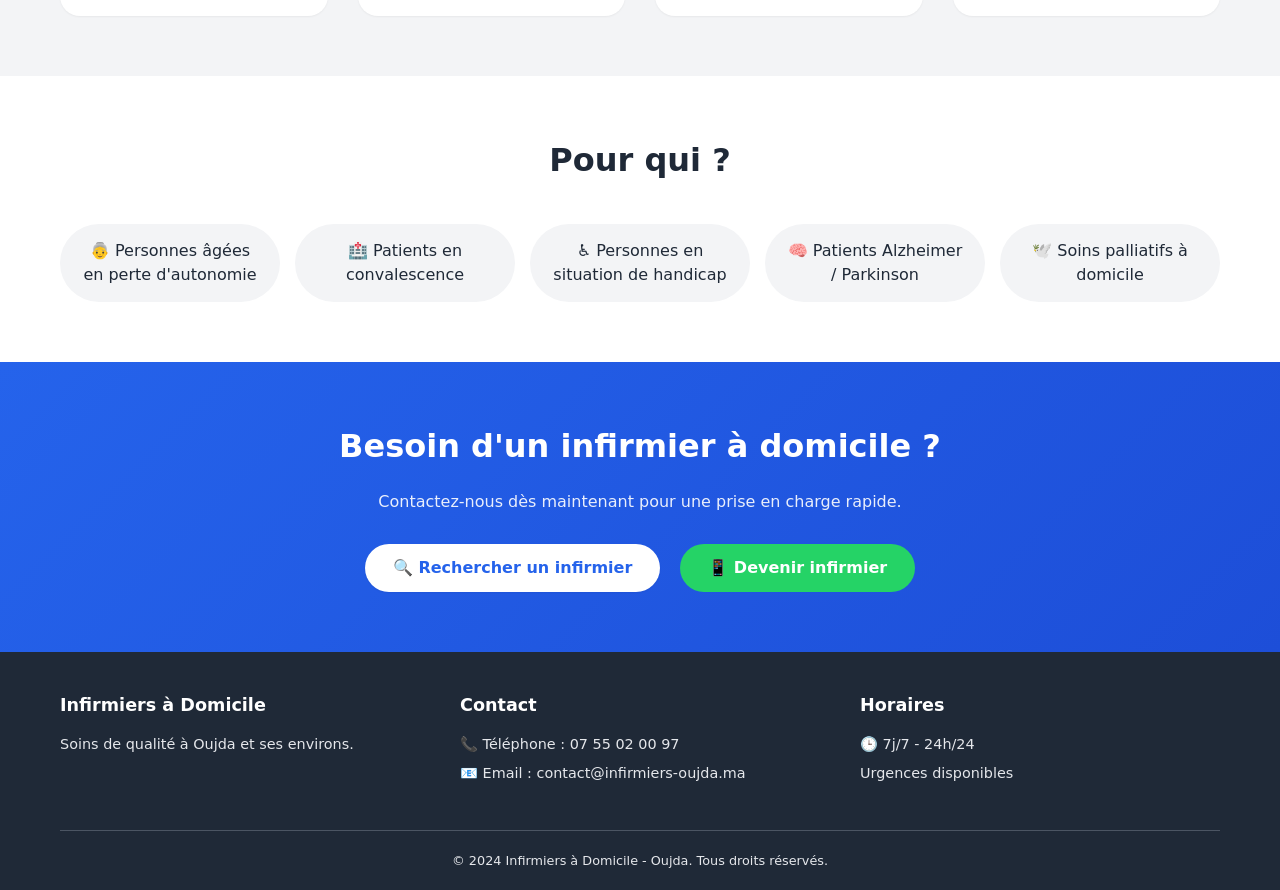
==== commit 5483a028: "Update index.html" ====
--- a/index.html
+++ b/index.html
@@ -40,12 +40,6 @@
                     <div class="stat-number" id="statServices">0</div>
                     <div class="stat-label">Services différents</div>
                 </div>
-                <div class="stat-card">
-                    <div class="stat-number" id="statAvis">0</div>
-                    <div class="stat-label">Avis postés</div>
-                </div>
-            </div>
-        </div>
     </section>
 
     <!-- Section À propos -->
